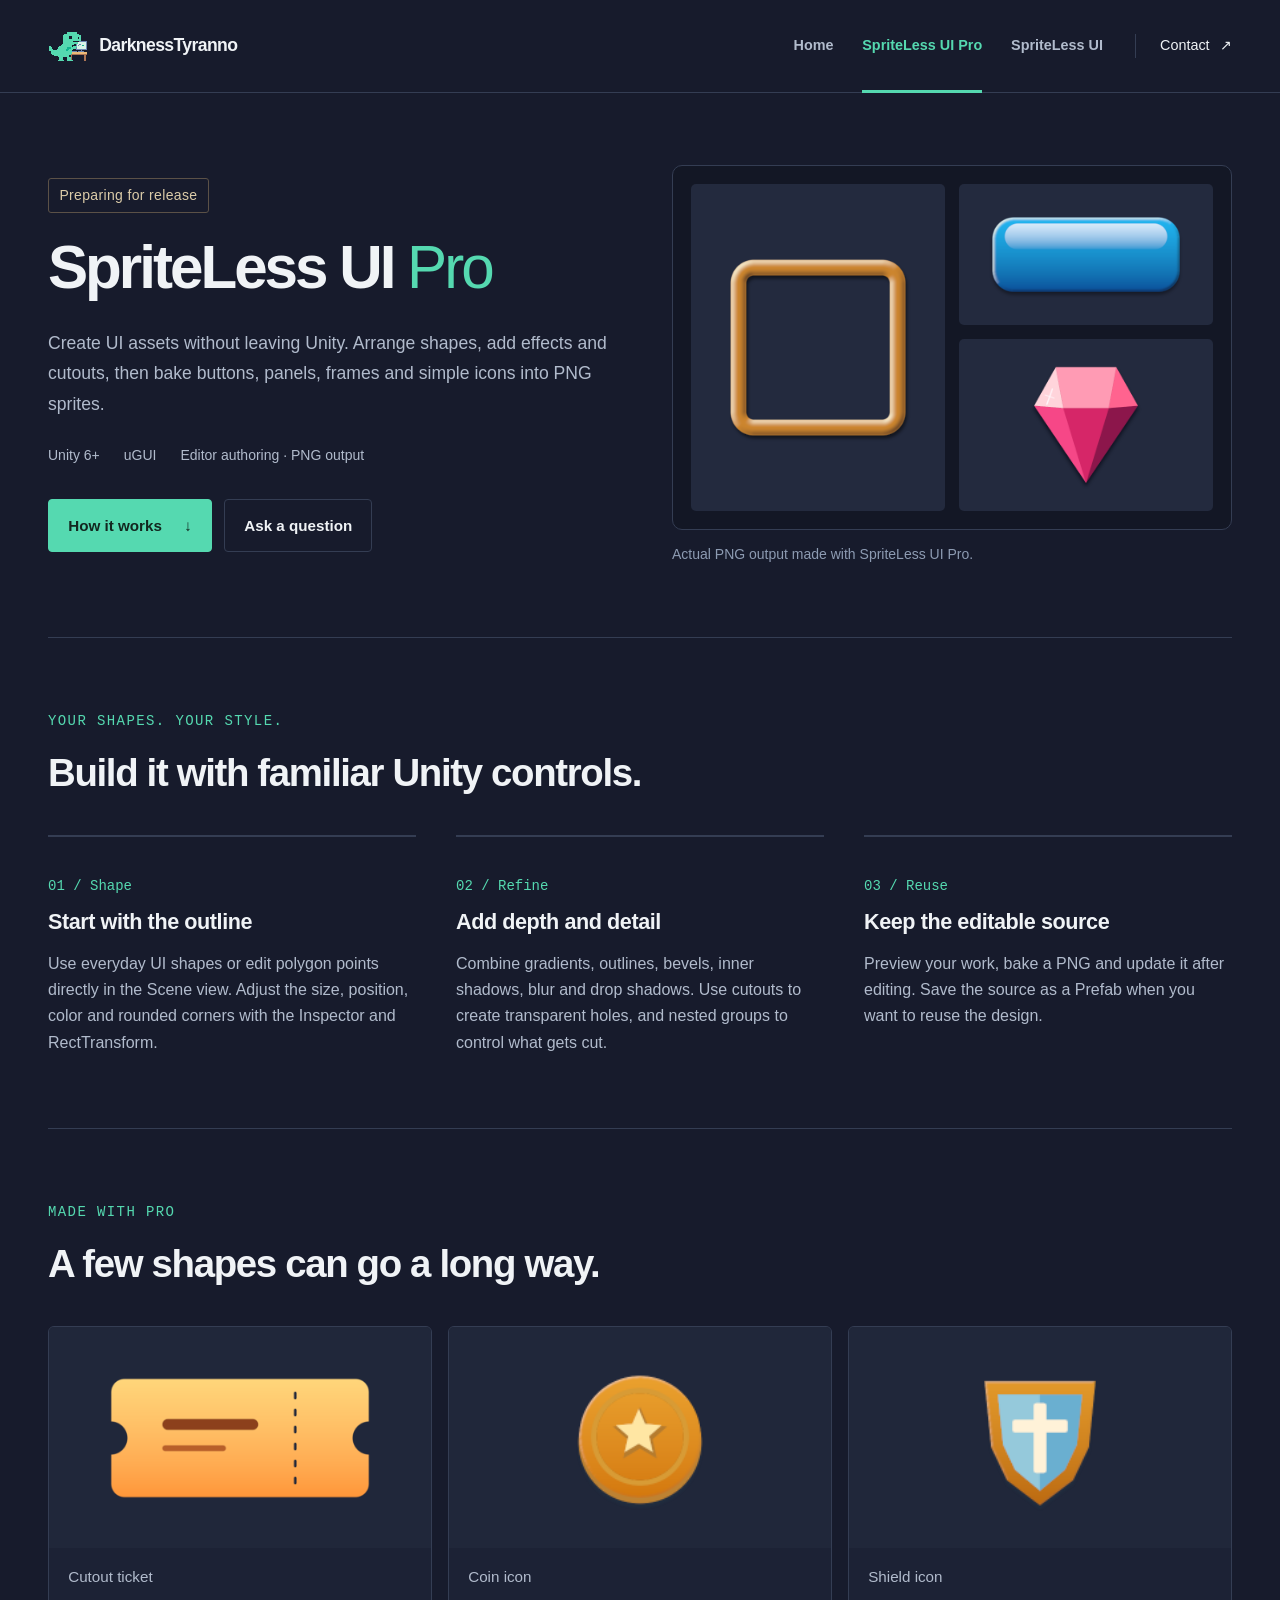
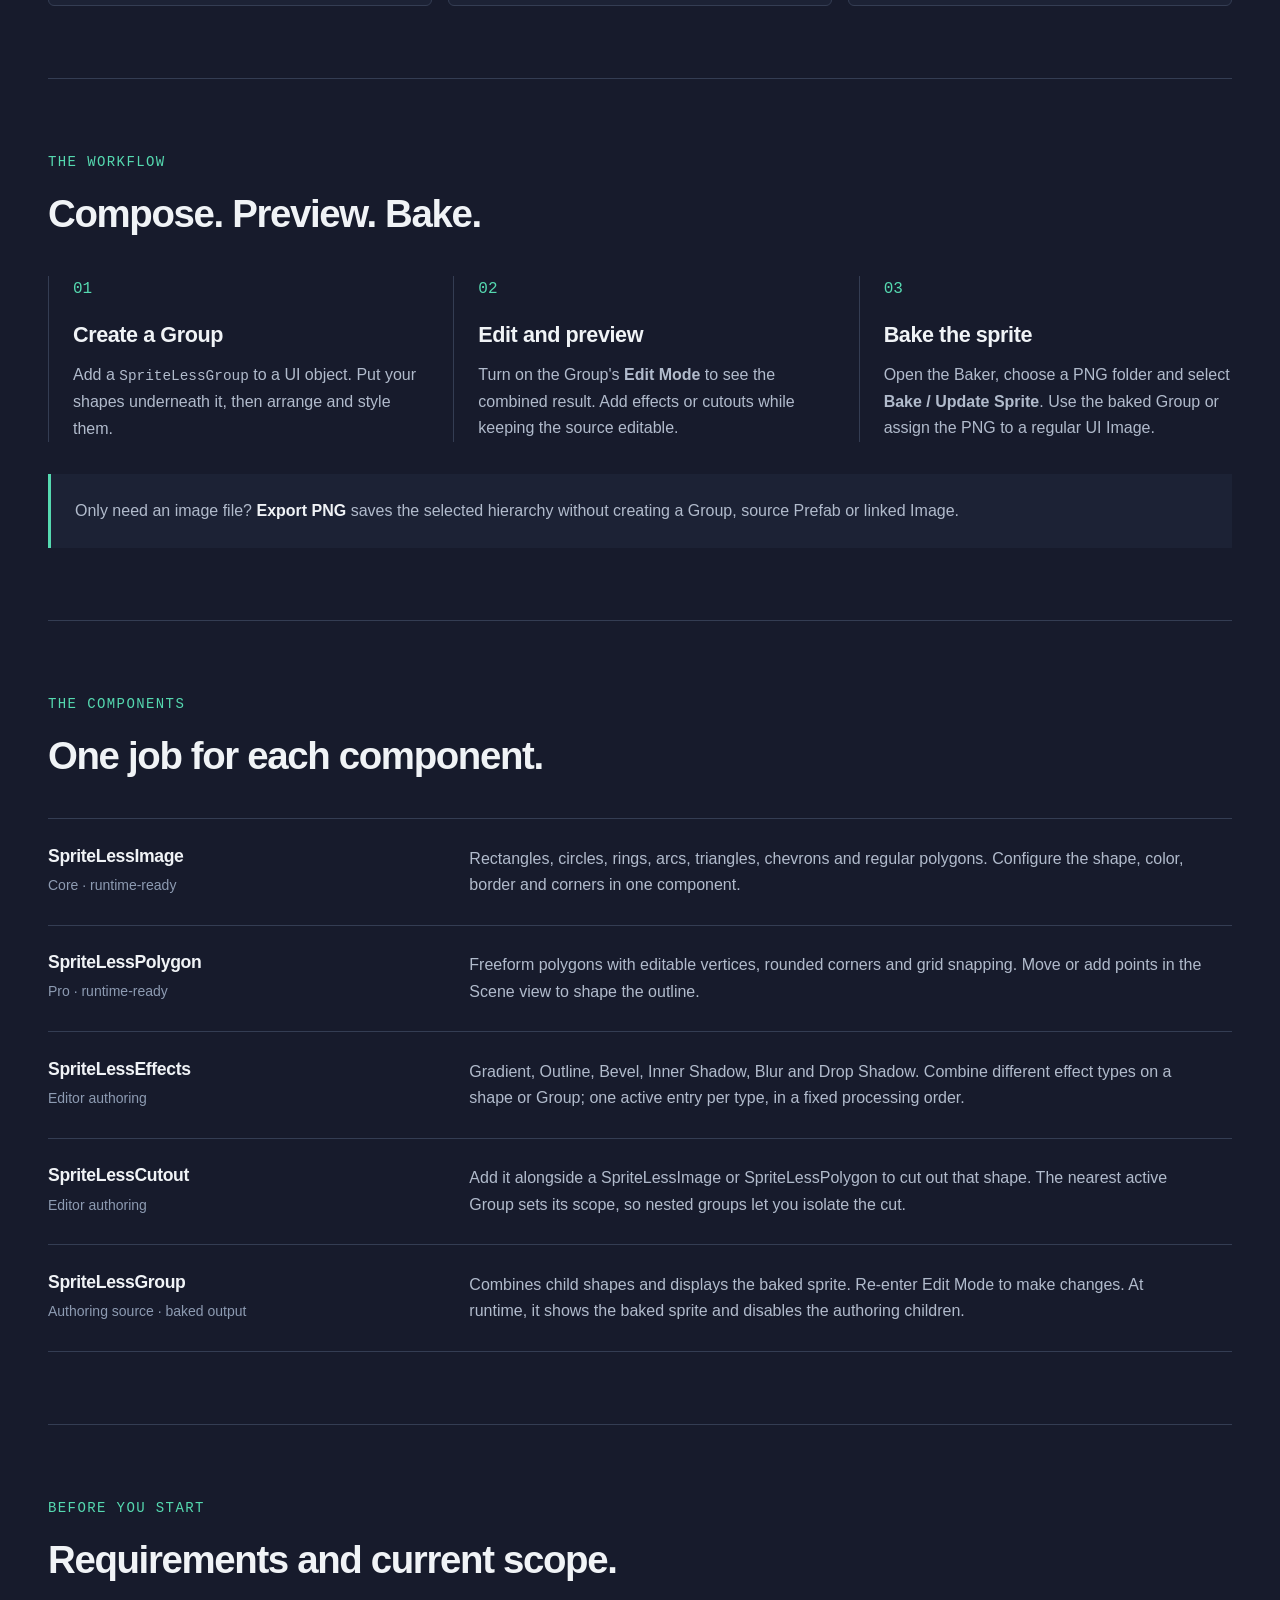
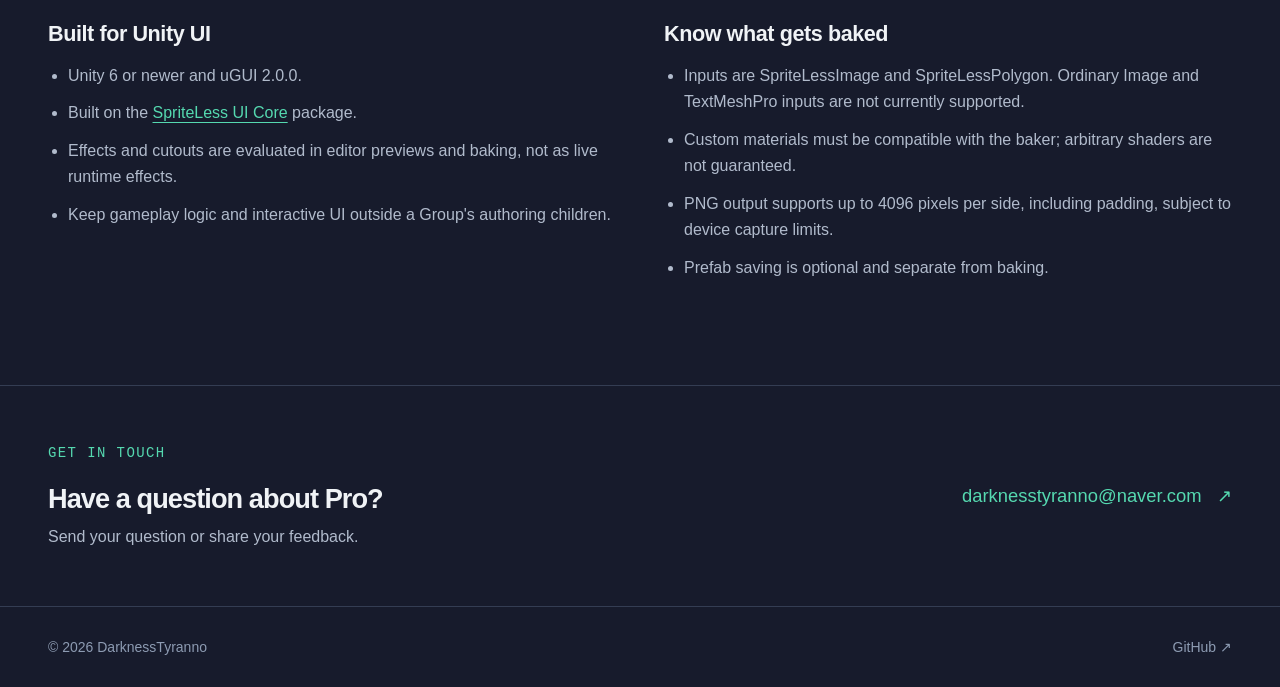
==== spriteless-ui-pro/index.html @ c5935860 "feat: launch DarknessTyranno publisher website" ====
<!doctype html>
<html lang="en">
<head>
  <meta charset="utf-8">
  <meta name="viewport" content="width=device-width, initial-scale=1">
  <meta name="description" content="Create UI assets and icons inside Unity. SpriteLess UI Pro combines editable shapes, effects and cutouts, then bakes them into reusable PNG sprites.">
  <meta name="theme-color" content="#171b2c">
  <title>SpriteLess UI Pro — DarknessTyranno</title>
  <link rel="canonical" href="https://darknesstyranno.github.io/spriteless-ui-pro/">
  <link rel="icon" type="image/png" href="../assets/dinosaur.png">
  <link rel="stylesheet" href="../styles.css">
</head>
<body>
  <a class="skip-link" href="#main">Skip to content</a>
  <header class="site-header"><div class="shell header-inner">
    <a class="brand" href="../" aria-label="DarknessTyranno home"><img src="../assets/dinosaur.png" width="40" height="40" alt=""><span>DarknessTyranno</span></a>
    <nav class="main-nav" aria-label="Main navigation"><a href="../">Home</a><a href="./" aria-current="page">SpriteLess UI Pro</a><a href="../spriteless-ui/">SpriteLess UI</a></nav>
    <a class="header-contact" href="mailto:darknesstyranno@naver.com">Contact <span aria-hidden="true">↗</span></a>
  </div></header>
  <main id="main">
    <section class="shell asset-hero" aria-labelledby="pro-heading">
      <div>
        <span class="tag">Preparing for release</span>
        <h1 id="pro-heading">SpriteLess UI <span class="pro-label">Pro</span></h1>
        <p class="lead">Create UI assets without leaving Unity. Arrange shapes, add effects and cutouts, then bake buttons, panels, frames and simple icons into PNG sprites.</p>
        <div class="asset-meta"><span>Unity 6+</span><span>uGUI</span><span>Editor authoring · PNG output</span></div>
        <div class="button-row"><a class="button" href="#workflow">How it works <span aria-hidden="true">↓</span></a><a class="button button-secondary" href="mailto:darknesstyranno@naver.com?subject=SpriteLess%20UI%20Pro">Ask a question</a></div>
      </div>
      <figure>
        <div class="showcase-board">
          <div class="showcase-tile tall"><img src="../assets/metal-frame.png" alt="A metallic frame built from shapes, with beveled edges and a transparent center."></div>
          <div class="showcase-tile"><img src="../assets/glossy-button.png" alt="A blue rounded button with a glossy highlight."></div>
          <div class="showcase-tile"><img src="../assets/faceted-ruby.png" alt="A faceted red gemstone composed from polygons."></div>
        </div>
        <figcaption class="figure-caption">Actual PNG output made with SpriteLess UI Pro.</figcaption>
      </figure>
    </section>

    <section class="shell section" aria-labelledby="create-heading">
      <div class="section-heading"><p class="eyebrow">Your shapes. Your style.</p><h2 id="create-heading">Build it with familiar Unity controls.</h2></div>
      <div class="feature-grid">
        <article class="feature"><p class="feature-label">01 / Shape</p><h3>Start with the outline</h3><p>Use everyday UI shapes or edit polygon points directly in the Scene view. Adjust the size, position, color and rounded corners with the Inspector and RectTransform.</p></article>
        <article class="feature"><p class="feature-label">02 / Refine</p><h3>Add depth and detail</h3><p>Combine gradients, outlines, bevels, inner shadows, blur and drop shadows. Use cutouts to create transparent holes, and nested groups to control what gets cut.</p></article>
        <article class="feature"><p class="feature-label">03 / Reuse</p><h3>Keep the editable source</h3><p>Preview your work, bake a PNG and update it after editing. Save the source as a Prefab when you want to reuse the design.</p></article>
      </div>
    </section>

    <section class="shell section" aria-labelledby="examples-heading">
      <div class="section-heading"><p class="eyebrow">Made with Pro</p><h2 id="examples-heading">A few shapes can go a long way.</h2></div>
      <div class="gallery">
        <figure><div class="gallery-image"><img src="../assets/cutout-ticket.png" loading="lazy" alt="A ticket-shaped UI sprite with transparent cutout details."></div><figcaption>Cutout ticket</figcaption></figure>
        <figure><div class="gallery-image"><img src="../assets/coin.png" loading="lazy" alt="A gold coin icon with a raised center."></div><figcaption>Coin icon</figcaption></figure>
        <figure><div class="gallery-image"><img src="../assets/shield.png" loading="lazy" alt="A layered shield icon made from editable shapes."></div><figcaption>Shield icon</figcaption></figure>
      </div>
    </section>

    <section class="shell section" id="workflow" aria-labelledby="workflow-heading">
      <div class="section-heading"><p class="eyebrow">The workflow</p><h2 id="workflow-heading">Compose. Preview. Bake.</h2></div>
      <ol class="steps">
        <li><h3>Create a Group</h3><p>Add a <code>SpriteLessGroup</code> to a UI object. Put your shapes underneath it, then arrange and style them.</p></li>
        <li><h3>Edit and preview</h3><p>Turn on the Group's <strong>Edit Mode</strong> to see the combined result. Add effects or cutouts while keeping the source editable.</p></li>
        <li><h3>Bake the sprite</h3><p>Open the Baker, choose a PNG folder and select <strong>Bake / Update Sprite</strong>. Use the baked Group or assign the PNG to a regular UI Image.</p></li>
      </ol>
      <aside class="note"><p>Only need an image file? <strong>Export PNG</strong> saves the selected hierarchy without creating a Group, source Prefab or linked Image.</p></aside>
    </section>

    <section class="shell section" aria-labelledby="components-heading">
      <div class="section-heading"><p class="eyebrow">The components</p><h2 id="components-heading">One job for each component.</h2></div>
      <div class="component-list">
        <article class="component"><div><h3>SpriteLessImage</h3><span class="component-kind">Core · runtime-ready</span></div><p>Rectangles, circles, rings, arcs, triangles, chevrons and regular polygons. Configure the shape, color, border and corners in one component.</p></article>
        <article class="component"><div><h3>SpriteLessPolygon</h3><span class="component-kind">Pro · runtime-ready</span></div><p>Freeform polygons with editable vertices, rounded corners and grid snapping. Move or add points in the Scene view to shape the outline.</p></article>
        <article class="component"><div><h3>SpriteLessEffects</h3><span class="component-kind">Editor authoring</span></div><p>Gradient, Outline, Bevel, Inner Shadow, Blur and Drop Shadow. Combine different effect types on a shape or Group; one active entry per type, in a fixed processing order.</p></article>
        <article class="component"><div><h3>SpriteLessCutout</h3><span class="component-kind">Editor authoring</span></div><p>Add it alongside a SpriteLessImage or SpriteLessPolygon to cut out that shape. The nearest active Group sets its scope, so nested groups let you isolate the cut.</p></article>
        <article class="component"><div><h3>SpriteLessGroup</h3><span class="component-kind">Authoring source · baked output</span></div><p>Combines child shapes and displays the baked sprite. Re-enter Edit Mode to make changes. At runtime, it shows the baked sprite and disables the authoring children.</p></article>
      </div>
    </section>

    <section class="shell section" aria-labelledby="requirements-heading">
      <div class="section-heading"><p class="eyebrow">Before you start</p><h2 id="requirements-heading">Requirements and current scope.</h2></div>
      <div class="requirements">
        <div><h3>Built for Unity UI</h3><ul><li>Unity 6 or newer and uGUI 2.0.0.</li><li>Built on the <a href="../spriteless-ui/">SpriteLess UI Core</a> package.</li><li>Effects and cutouts are evaluated in editor previews and baking, not as live runtime effects.</li><li>Keep gameplay logic and interactive UI outside a Group's authoring children.</li></ul></div>
        <div><h3>Know what gets baked</h3><ul><li>Inputs are SpriteLessImage and SpriteLessPolygon. Ordinary Image and TextMeshPro inputs are not currently supported.</li><li>Custom materials must be compatible with the baker; arbitrary shaders are not guaranteed.</li><li>PNG output supports up to 4096 pixels per side, including padding, subject to device capture limits.</li><li>Prefab saving is optional and separate from baking.</li></ul></div>
      </div>
    </section>
    <section class="contact-section" aria-labelledby="contact-heading"><div class="shell contact-inner"><div><p class="eyebrow">Get in touch</p><h2 id="contact-heading">Have a question about Pro?</h2><p>Send your question or share your feedback.</p></div><a class="contact-email" href="mailto:darknesstyranno@naver.com?subject=SpriteLess%20UI%20Pro">darknesstyranno@naver.com <span aria-hidden="true">↗</span></a></div></section>
  </main>
  <footer class="shell site-footer"><p>© 2026 DarknessTyranno</p><a href="https://github.com/DarknessTyranno">GitHub <span aria-hidden="true">↗</span></a></footer>
</body>
</html>
---- styles.css ----
:root {
  color-scheme: dark;
  --bg: #171b2c;
  --panel: #1c2235;
  --panel-hover: #222a3f;
  --ink: #f0f3f6;
  --muted: #b1bbcc;
  --subtle: #8d9bb2;
  --line: #343d53;
  --mint: #55d9b0;
  --gold: #dccca9;
  font-family: -apple-system, BlinkMacSystemFont, "Segoe UI", sans-serif;
  font-size: 16px;
  background: var(--bg);
  color: var(--ink);
}
* { box-sizing: border-box; }
html { scroll-behavior: smooth; scroll-padding-top: 1.5rem; }
body { margin: 0; line-height: 1.65; overflow-wrap: anywhere; }
a { color: inherit; text-decoration: none; }
a:focus-visible, summary:focus-visible { outline: 3px solid var(--mint); outline-offset: 6px; }
img { display: block; max-width: 100%; height: auto; }
h1, h2, h3, p, figure { margin: 0; }
h1, h2, h3 { line-height: 1.15; }
h1 { font-size: clamp(2.7rem, 4.7vw, 4.25rem); font-weight: 720; letter-spacing: -.05em; }
h2 { font-size: clamp(1.8rem, 3vw, 2.5rem); letter-spacing: -.035em; font-weight: 650; }
h3 { font-size: 1.35rem; letter-spacing: -.02em; font-weight: 650; }
p { color: var(--muted); }
::selection { background: var(--mint); color: var(--bg); }
.shell { width: min(1184px, calc(100% - 6rem)); margin-inline: auto; }
.shell > *, .home-hero > *, .asset-hero > *, .tool-grid > *, .component > * { min-width: 0; }
.skip-link { position: absolute; z-index: 10; top: .5rem; left: 1rem; padding: .75rem 1rem; background: var(--mint); color: var(--bg); transform: translateY(-200%); }
.skip-link:focus { transform: translateY(0); }
.site-header { border-bottom: 1px solid var(--line); }
.header-inner { display: flex; flex-wrap: wrap; min-height: 92px; align-items: center; gap: 2rem; }
.brand { display: flex; align-items: center; gap: .7rem; max-width: 100%; font-size: 1.1rem; font-weight: 700; letter-spacing: -.035em; }
.brand img { image-rendering: pixelated; flex: 0 0 40px; }
.main-nav { display: flex; flex-wrap: wrap; align-self: stretch; margin-left: auto; gap: 0 1.8rem; }
.main-nav a { display: flex; align-items: center; min-height: 48px; position: relative; color: var(--muted); font-size: .9rem; font-weight: 550; }
.main-nav a:hover, .header-contact:hover, .site-footer a:hover { color: var(--mint); }
.main-nav a[aria-current="page"] { color: var(--mint); }
.main-nav a[aria-current="page"]::after { content: ""; position: absolute; height: 3px; inset: auto 0 -1px; background: var(--mint); }
.header-contact { font-size: .9rem; white-space: nowrap; padding-left: 1.5rem; border-left: 1px solid var(--line); }
.header-contact span { margin-left: .4rem; }
.eyebrow { color: var(--mint); font-family: ui-monospace, "Cascadia Code", monospace; font-size: .875rem; letter-spacing: .1em; text-transform: uppercase; margin-bottom: 1.1rem; }
.accent { color: var(--mint); }
.lead { font-size: 1.17rem; line-height: 1.75; max-width: 35rem; margin-top: 1.6rem; }
.home-hero { display: grid; grid-template-columns: 1fr 1.13fr; align-items: center; gap: 2.75rem; padding-block: 6.25rem 6.75rem; }
.hero-copy .button { margin-top: 2.25rem; }
.brand-art img { width: 100%; image-rendering: pixelated; }
.button { display: inline-flex; justify-content: center; align-items: center; gap: 1.4rem; min-height: 48px; padding: .8rem 1.2rem; background: var(--mint); color: #12271f; border: 1px solid var(--mint); border-radius: 4px; font-size: .95rem; font-weight: 650; transition: background .15s, transform .15s; }
.button:hover { background: #7de9c7; transform: translateY(-2px); }
.button-secondary { background: transparent; border-color: var(--line); color: var(--ink); }
.button-secondary:hover { background: var(--panel-hover); }
.button-row { display: flex; flex-wrap: wrap; gap: .75rem; margin-top: 2rem; }
.section { padding-block: 4.5rem; border-top: 1px solid var(--line); }
.section-heading { margin-bottom: 2.5rem; }
.section-heading p:not(.eyebrow) { margin-top: 1rem; max-width: 44rem; }
.tools-section { padding-top: 3.5rem; }
.tool-grid { display: grid; grid-template-columns: repeat(2, 1fr); gap: 1.5rem; }
.tool-card { display: flex; flex-direction: column; padding: 2rem; border: 1px solid var(--line); border-radius: 8px; background: var(--panel); transition: background .2s, border-color .2s; }
.tool-card:hover { background: var(--panel-hover); border-color: var(--mint); }
.tool-card-top { display: flex; justify-content: space-between; flex-wrap: wrap; align-items: center; gap: .5rem; margin-bottom: 2.5rem; }
.tool-number { font-family: ui-monospace, monospace; color: var(--subtle); font-size: .875rem; }
.tag { display: inline-flex; width: fit-content; max-width: 100%; font-size: .875rem; line-height: 1.4; letter-spacing: .025em; padding: .4rem .65rem; color: var(--gold); border: 1px solid #5b5147; border-radius: 3px; }
.tag-mint { color: var(--mint); border-color: #39665d; }
.tool-card h3 { font-size: 1.8rem; }
.tool-card p { margin-top: 1rem; margin-bottom: 2rem; }
.text-link { display: inline-flex; gap: .6rem; align-items: center; color: var(--mint); font-size: .95rem; font-weight: 600; margin-top: auto; }
a.text-link:hover { text-decoration: underline; text-underline-offset: 5px; }
.contact-section { border-top: 1px solid var(--line); border-bottom: 1px solid var(--line); margin-top: 2rem; }
.contact-inner { display: flex; justify-content: space-between; align-items: center; gap: 2rem; padding-block: 3.5rem; }
.contact-inner h2 { font-size: 1.7rem; }
.contact-inner p:not(.eyebrow) { margin-top: .6rem; }
.contact-email { color: var(--mint); font-size: 1.15rem; text-underline-offset: 6px; overflow-wrap: anywhere; }
.contact-email:hover { text-decoration: underline; }
.contact-email span { margin-left: .65rem; }
.site-footer { display: flex; justify-content: space-between; gap: 1rem; padding-block: 1.8rem; font-size: .875rem; }
.site-footer p, .site-footer a { color: var(--subtle); }
.asset-hero { display: grid; grid-template-columns: 1fr 1fr; align-items: center; gap: 4rem; padding-block: 4.5rem; }
.asset-hero h1 { margin-top: 1.25rem; }
.asset-hero .lead { font-size: 1.1rem; }
.asset-hero h1 .pro-label { font-weight: 500; color: var(--mint); }
.asset-meta { display: flex; flex-wrap: wrap; gap: .75rem 1.5rem; margin-top: 1.5rem; font-size: .875rem; color: var(--muted); }
.showcase-board { display: grid; grid-template-columns: repeat(2, minmax(0, 1fr)); gap: .85rem; background: #131725; border: 1px solid var(--line); padding: 1.1rem; border-radius: 10px; }
.showcase-tile { display: grid; place-items: center; min-height: 128px; padding: .7rem; background: #232a3e; border-radius: 5px; }
.showcase-tile img { width: 100%; max-height: 150px; object-fit: contain; }
.showcase-tile.tall { grid-row: span 2; }
.showcase-tile.tall img { max-height: 290px; }
.figure-caption { margin-top: .9rem; color: var(--subtle); font-size: .875rem; line-height: 1.5; }
.feature-grid { display: grid; grid-template-columns: repeat(3, 1fr); gap: 2.5rem; }
.feature { border-top: 2px solid var(--line); padding-top: 1.4rem; }
.feature .feature-label { font-size: .875rem; color: var(--mint); font-family: ui-monospace, monospace; margin-bottom: .7rem; }
.feature p { margin-top: 1rem; }
.gallery { display: grid; grid-template-columns: repeat(3, 1fr); gap: 1rem; }
.gallery figure { background: var(--panel); border: 1px solid var(--line); border-radius: 6px; overflow: hidden; }
.gallery .gallery-image { display: grid; place-items: center; min-height: 210px; padding: 1.6rem; background: #20273a; }
.gallery img { width: 100%; max-height: 170px; object-fit: contain; }
.gallery figcaption { padding: 1rem 1.2rem; color: var(--muted); font-size: .95rem; }
.steps { display: grid; grid-template-columns: repeat(3, 1fr); gap: 2rem; list-style: none; padding: 0; margin: 0; counter-reset: steps; }
.steps li { counter-increment: steps; border-left: 1px solid var(--line); padding-left: 1.5rem; }
.steps li::before { content: "0" counter(steps); display: block; color: var(--mint); font-family: ui-monospace, monospace; margin-bottom: 1.3rem; }
.steps p { margin-top: .9rem; }
.component-list { border-top: 1px solid var(--line); }
.component { display: grid; grid-template-columns: 1fr 2fr; gap: 2.5rem; padding-block: 1.65rem; border-bottom: 1px solid var(--line); }
.component h3 { font-size: 1.1rem; }
.component .component-kind { display: block; margin-top: .5rem; font-size: .875rem; color: var(--subtle); }
.component p { max-width: 46rem; }
.note { margin-top: 2rem; padding: 1.5rem; border-left: 3px solid var(--mint); background: var(--panel); }
.note strong { color: var(--ink); }
.note p + p { margin-top: .8rem; }
.requirements { display: grid; grid-template-columns: 1fr 1fr; gap: 3rem; }
.requirements ul { color: var(--muted); margin: 1rem 0 0; padding-left: 1.25rem; }
.requirements li + li { margin-top: .7rem; }
.requirements a { color: var(--mint); text-decoration: underline; text-underline-offset: 4px; }
.core-preview { border: 1px solid var(--line); border-radius: 8px; overflow: hidden; }
.core-preview img { width: 100%; }
.code-block { padding: 1.25rem; margin: 1.5rem 0 0; background: #101420; border: 1px solid var(--line); border-radius: 5px; color: #b6efdd; font-size: .9rem; line-height: 1.8; white-space: pre-wrap; overflow-wrap: anywhere; }
code { font-family: ui-monospace, "Cascadia Code", Consolas, monospace; font-size: .9em; }
.install-copy { max-width: 52rem; margin-top: 1.4rem; }
.install-copy p + p { margin-top: 1rem; }
.inline-link { color: var(--mint); text-decoration: underline; text-underline-offset: 4px; }
@media (min-width: 1500px) { .home-hero { padding-block: 7.5rem; } }
@media (max-width: 1050px) {
  .shell { width: min(1184px, calc(100% - 3rem)); }
  .header-inner { gap: 1.3rem; }
  .main-nav { gap: 0 1.3rem; }
  .header-contact { display: none; }
  .home-hero { gap: 1.5rem; padding-block: 4rem; }
  .asset-hero { gap: 2rem; }
  .contact-inner { align-items: flex-start; flex-direction: column; }
}
@media (max-width: 760px) {
  .shell { width: calc(100% - 2.5rem); }
  .header-inner { min-height: auto; flex-wrap: wrap; gap: 0; padding-top: 1rem; }
  .brand { font-size: 1.1rem; }
  .main-nav { flex-basis: 100%; margin: .75rem 0 0; gap: 0 1.6rem; min-height: 52px; }
  .main-nav a { font-size: .875rem; }
  .home-hero, .asset-hero { grid-template-columns: 1fr; padding-block: 3rem; }
  .home-hero { gap: 1.25rem; }
  .home-hero h1 { max-width: 15ch; }
  .lead { font-size: 1.1rem; }
  .brand-art { max-width: 540px; width: 100%; margin-inline: auto; }
  .tool-grid, .feature-grid, .steps, .requirements { grid-template-columns: 1fr; }
  .section { padding-block: 3rem; }
  .section-heading { margin-bottom: 2rem; }
  .tool-card { padding: 1.5rem; }
  .tool-card-top { margin-bottom: 1.7rem; }
  .feature-grid { gap: 1.75rem; }
  .gallery { grid-template-columns: repeat(2, 1fr); }
  .gallery .gallery-image { min-height: 150px; padding: 1rem; }
  .gallery img { max-height: 125px; }
  .component { grid-template-columns: 1fr; gap: 1rem; }
  .contact-inner { padding-block: 2.5rem; }
  .contact-email { font-size: 1rem; }
}
@media (max-width: 370px) {
  .main-nav { gap: 0 1rem; }
  .main-nav a { font-size: .875rem; }
  .gallery { grid-template-columns: 1fr; }
  .button-row { flex-direction: column; align-items: stretch; }
}
@media (prefers-reduced-motion: reduce) {
  html { scroll-behavior: auto; }
  *, *::before, *::after { transition: none !important; animation: none !important; }
}
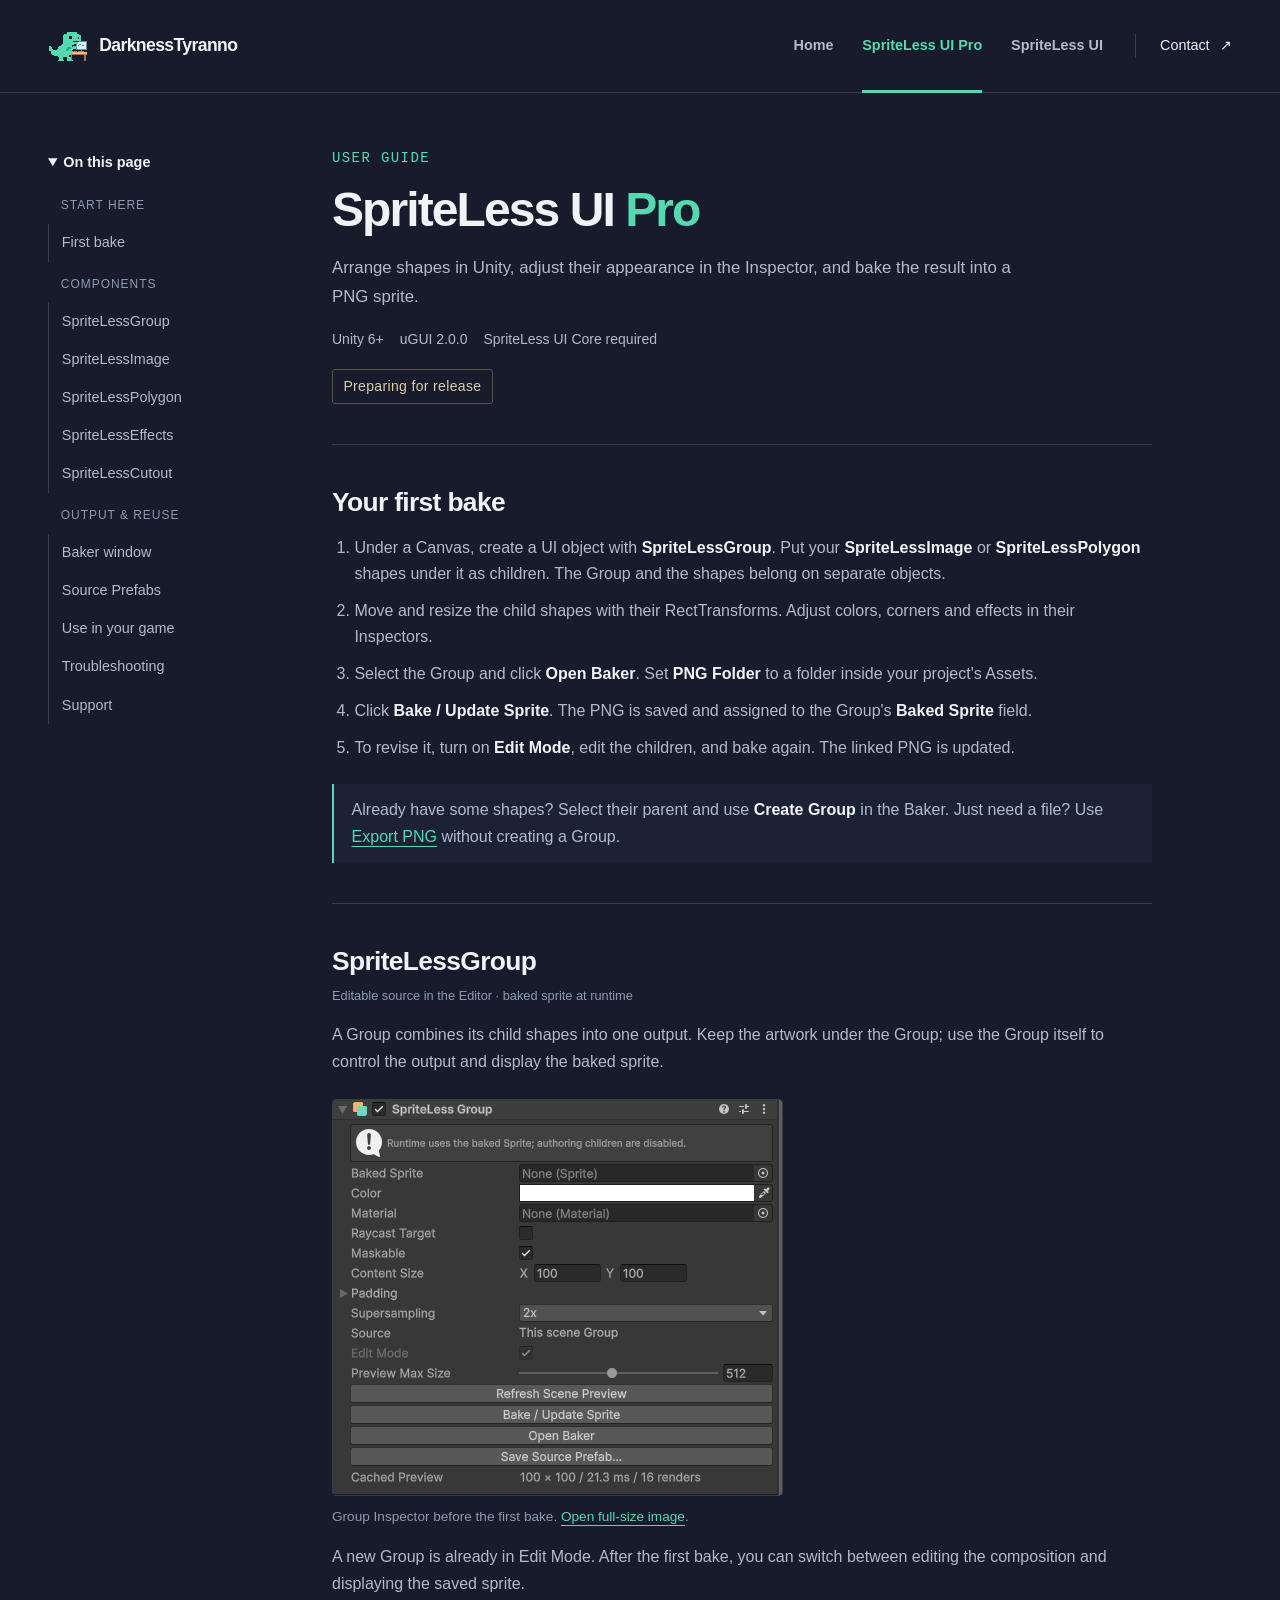
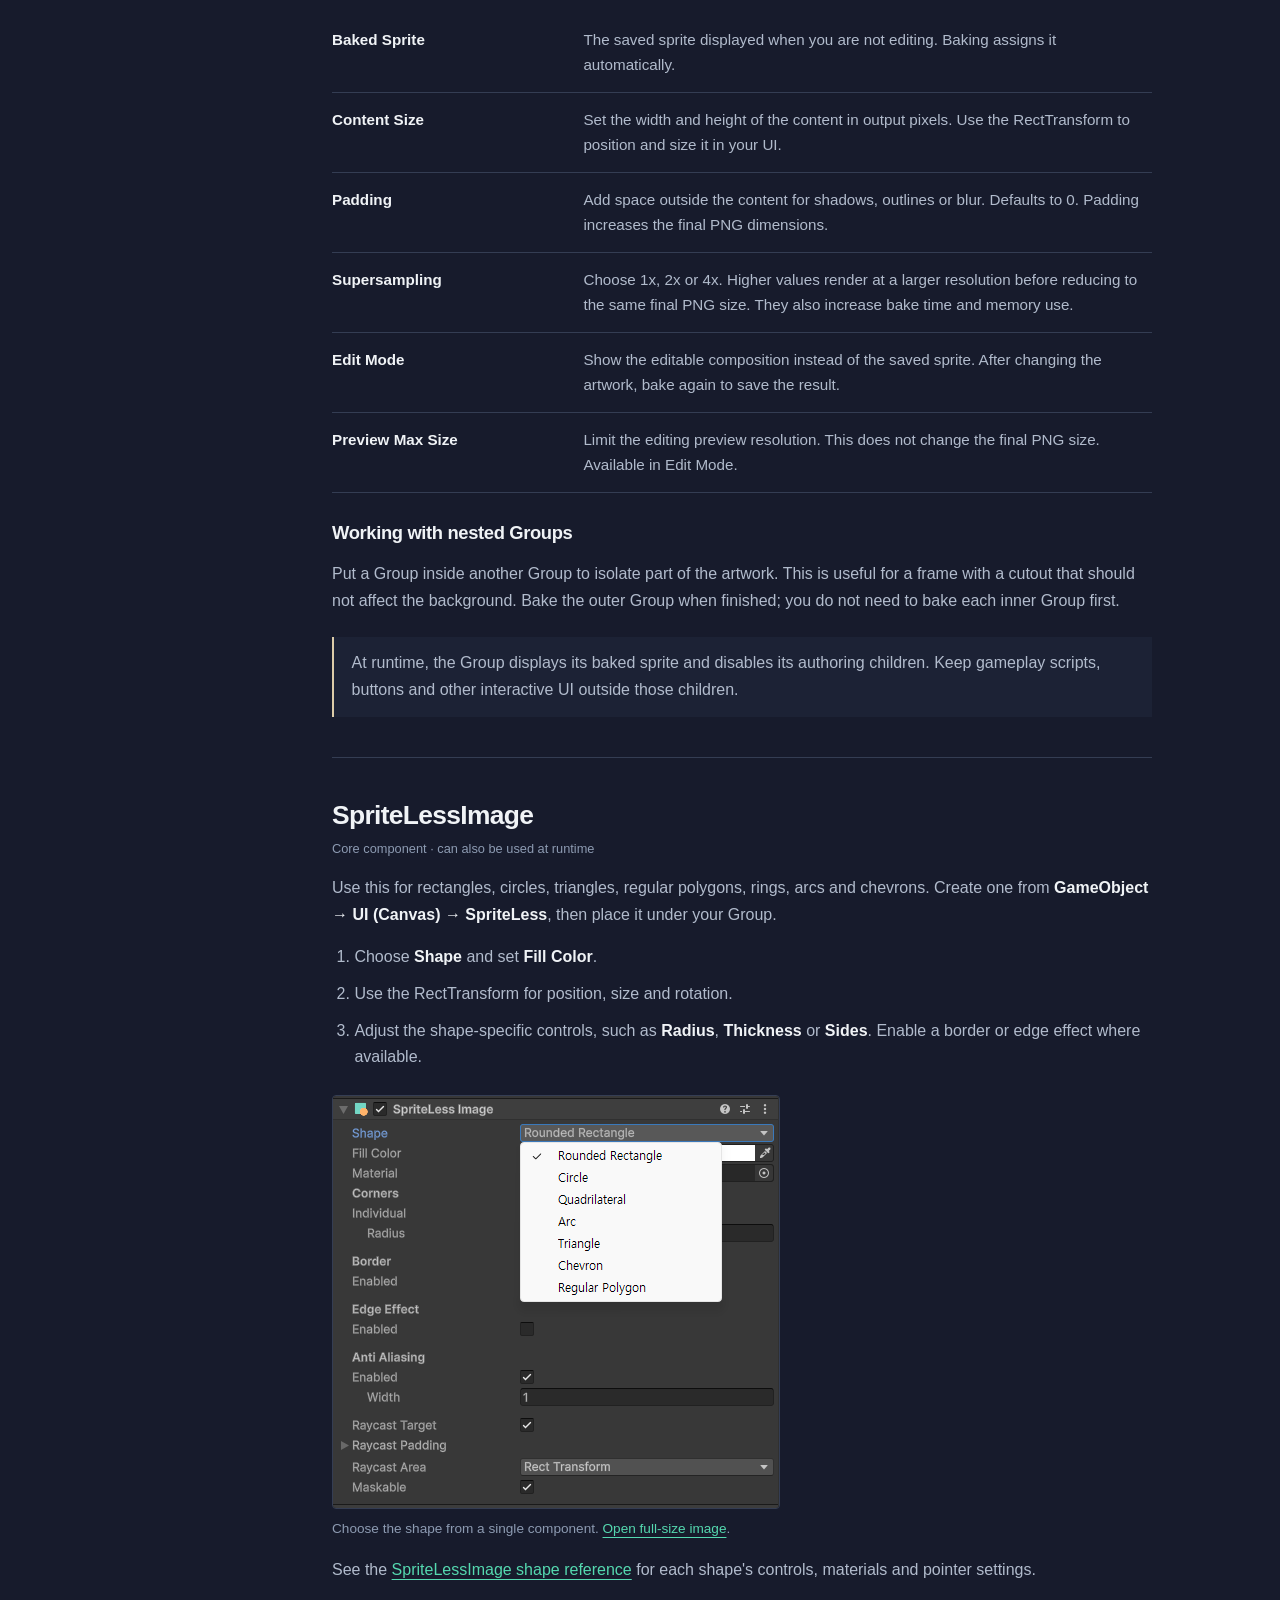
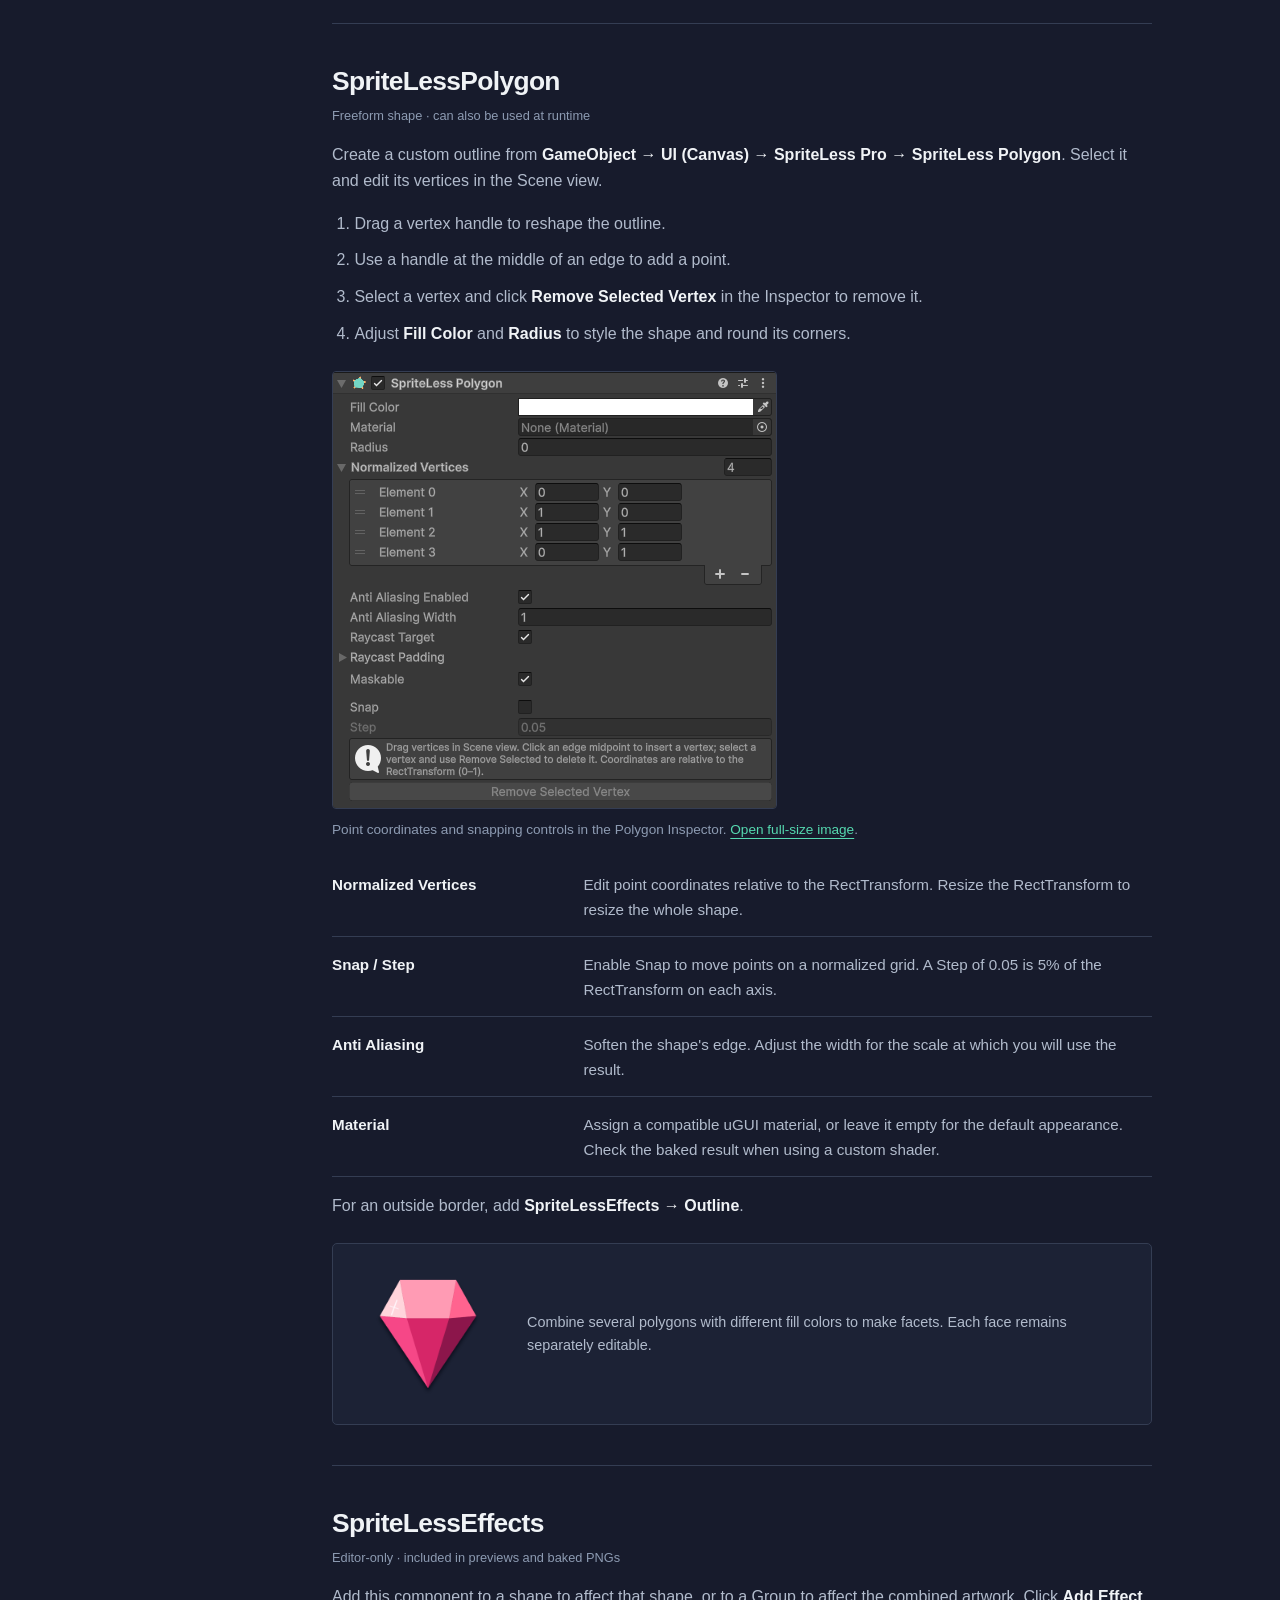
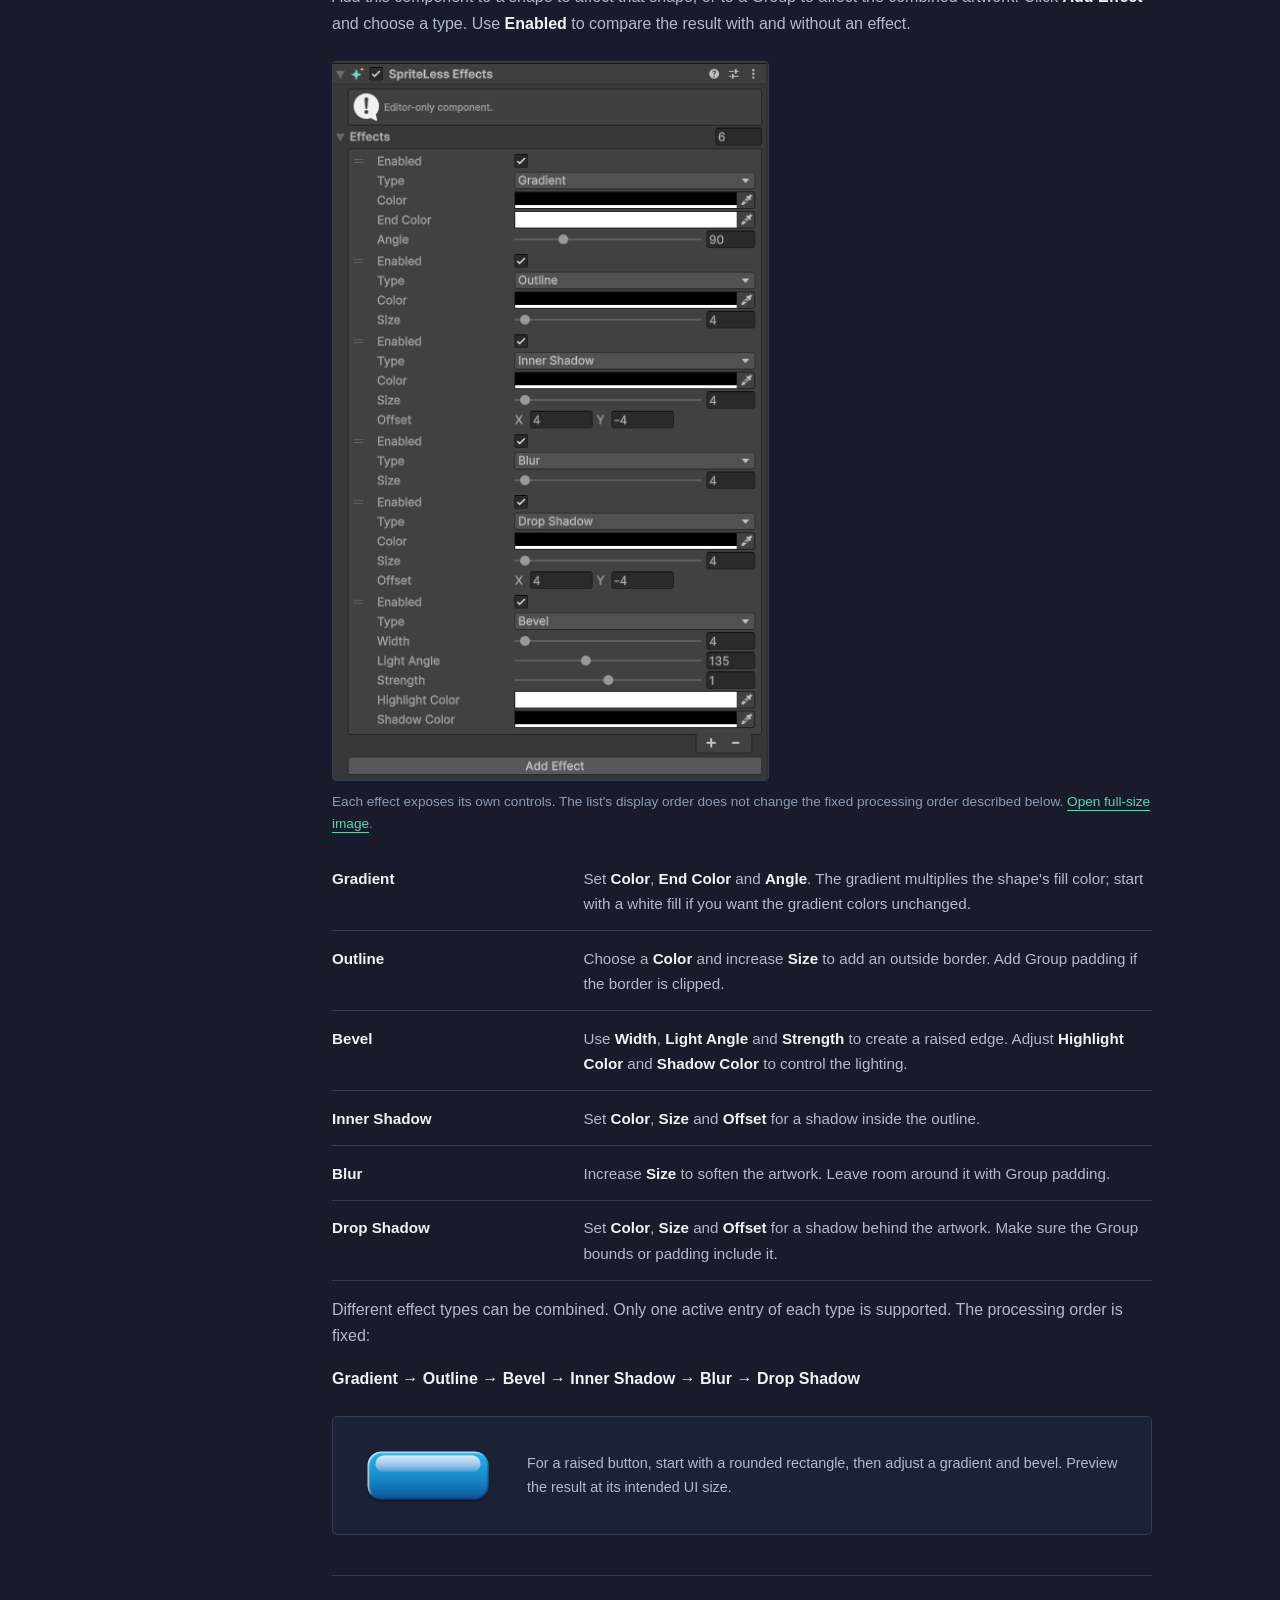
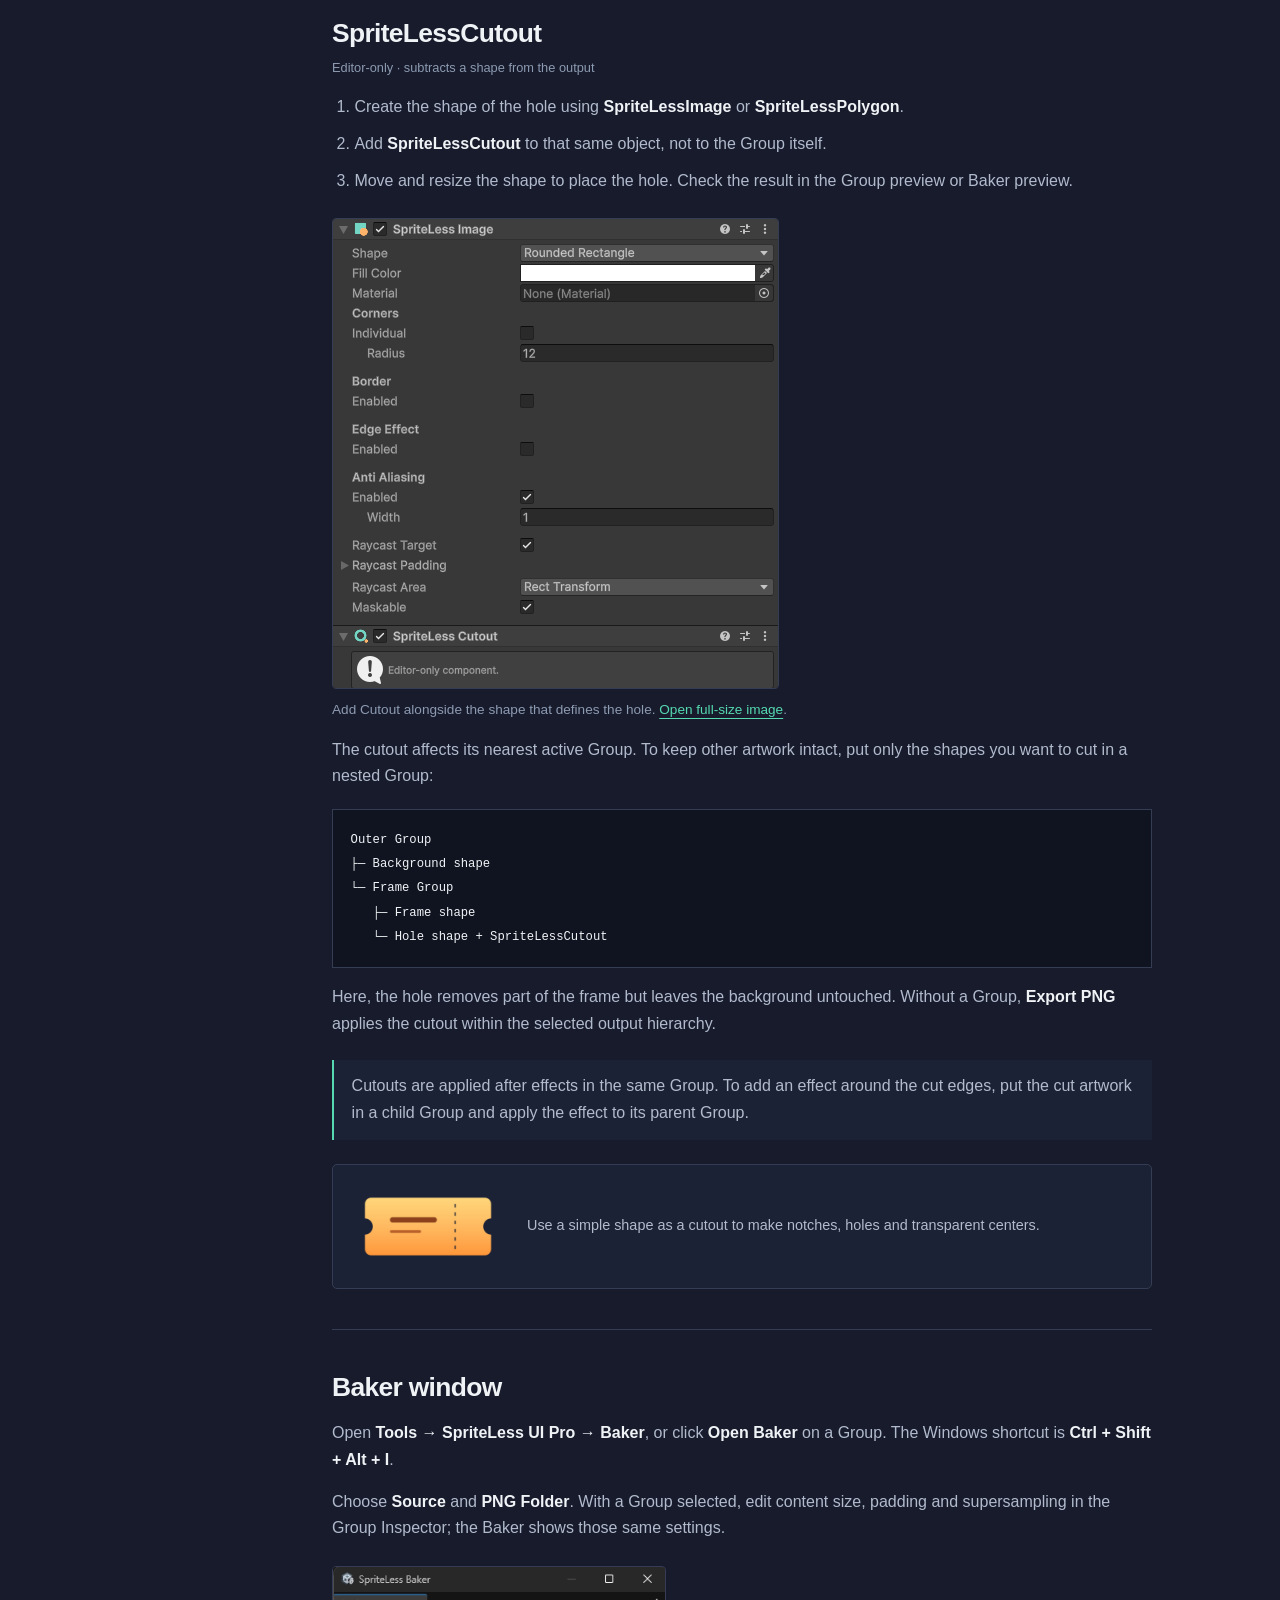
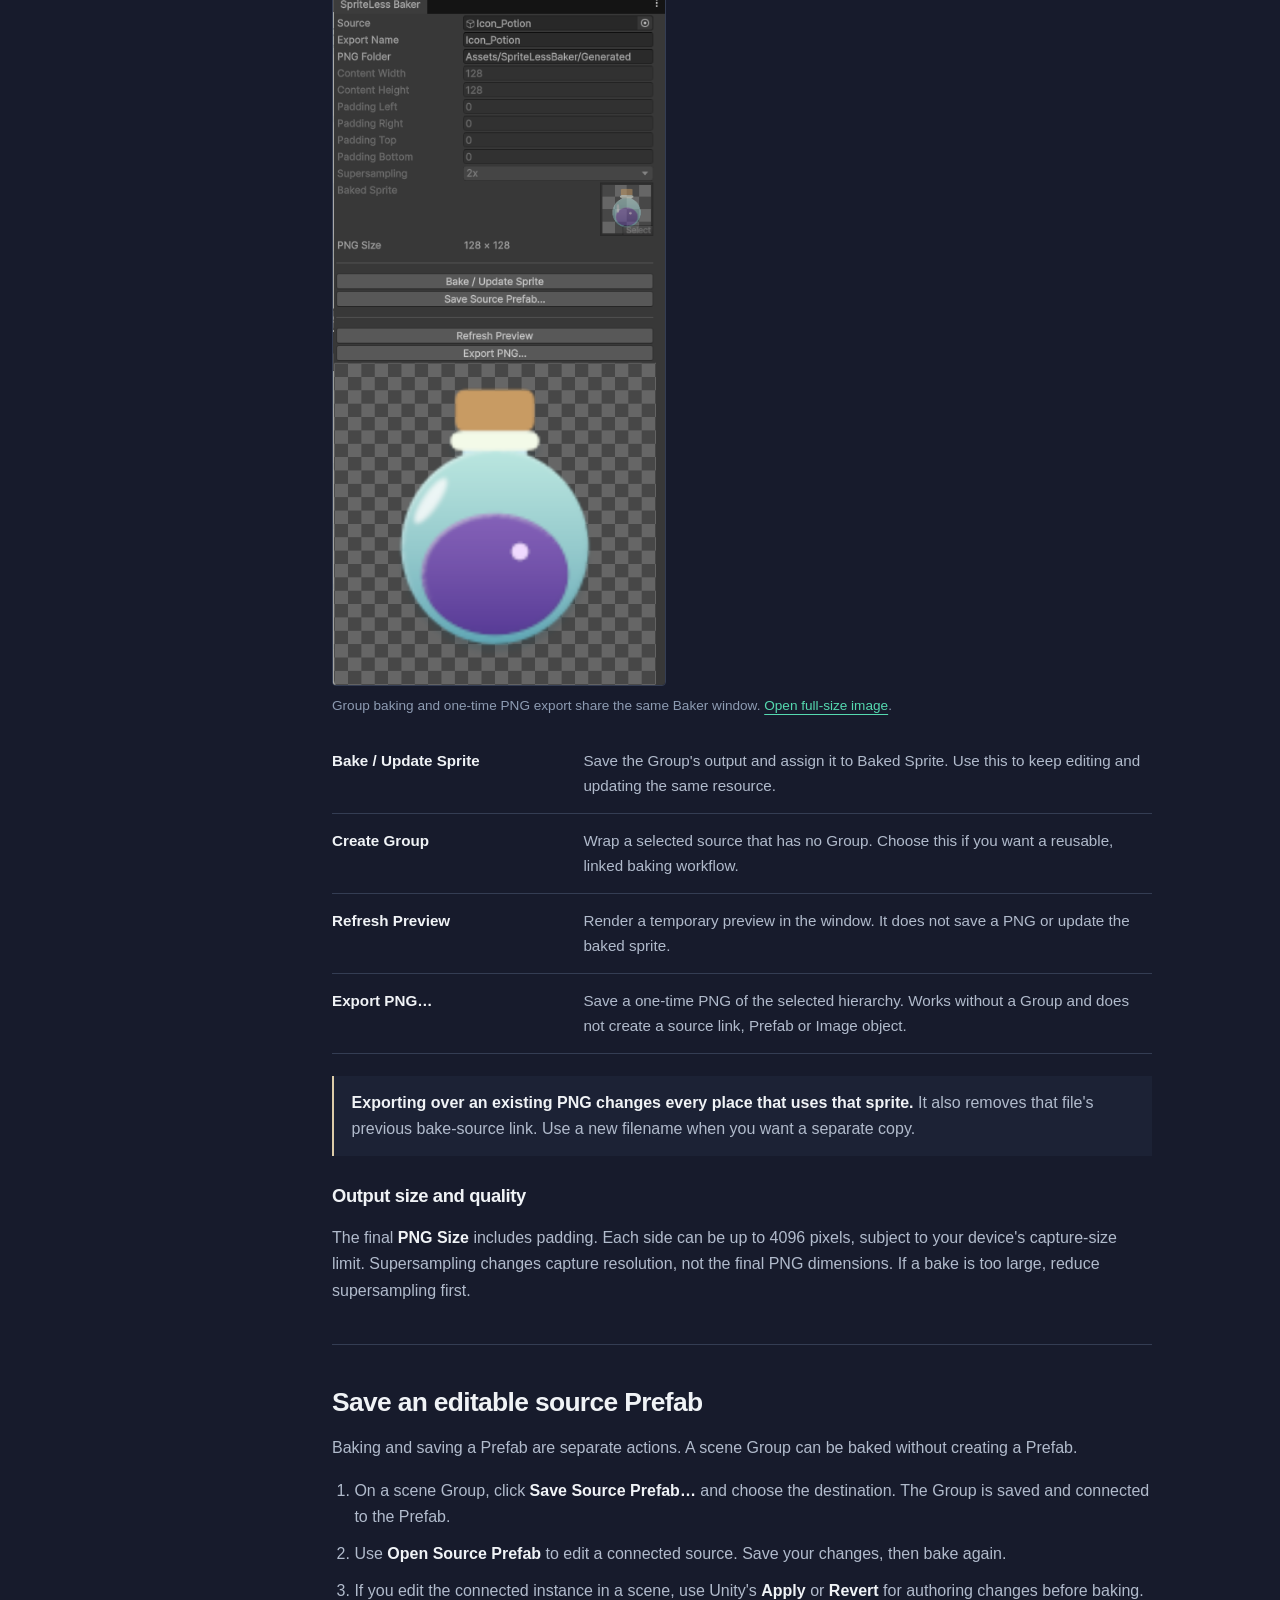
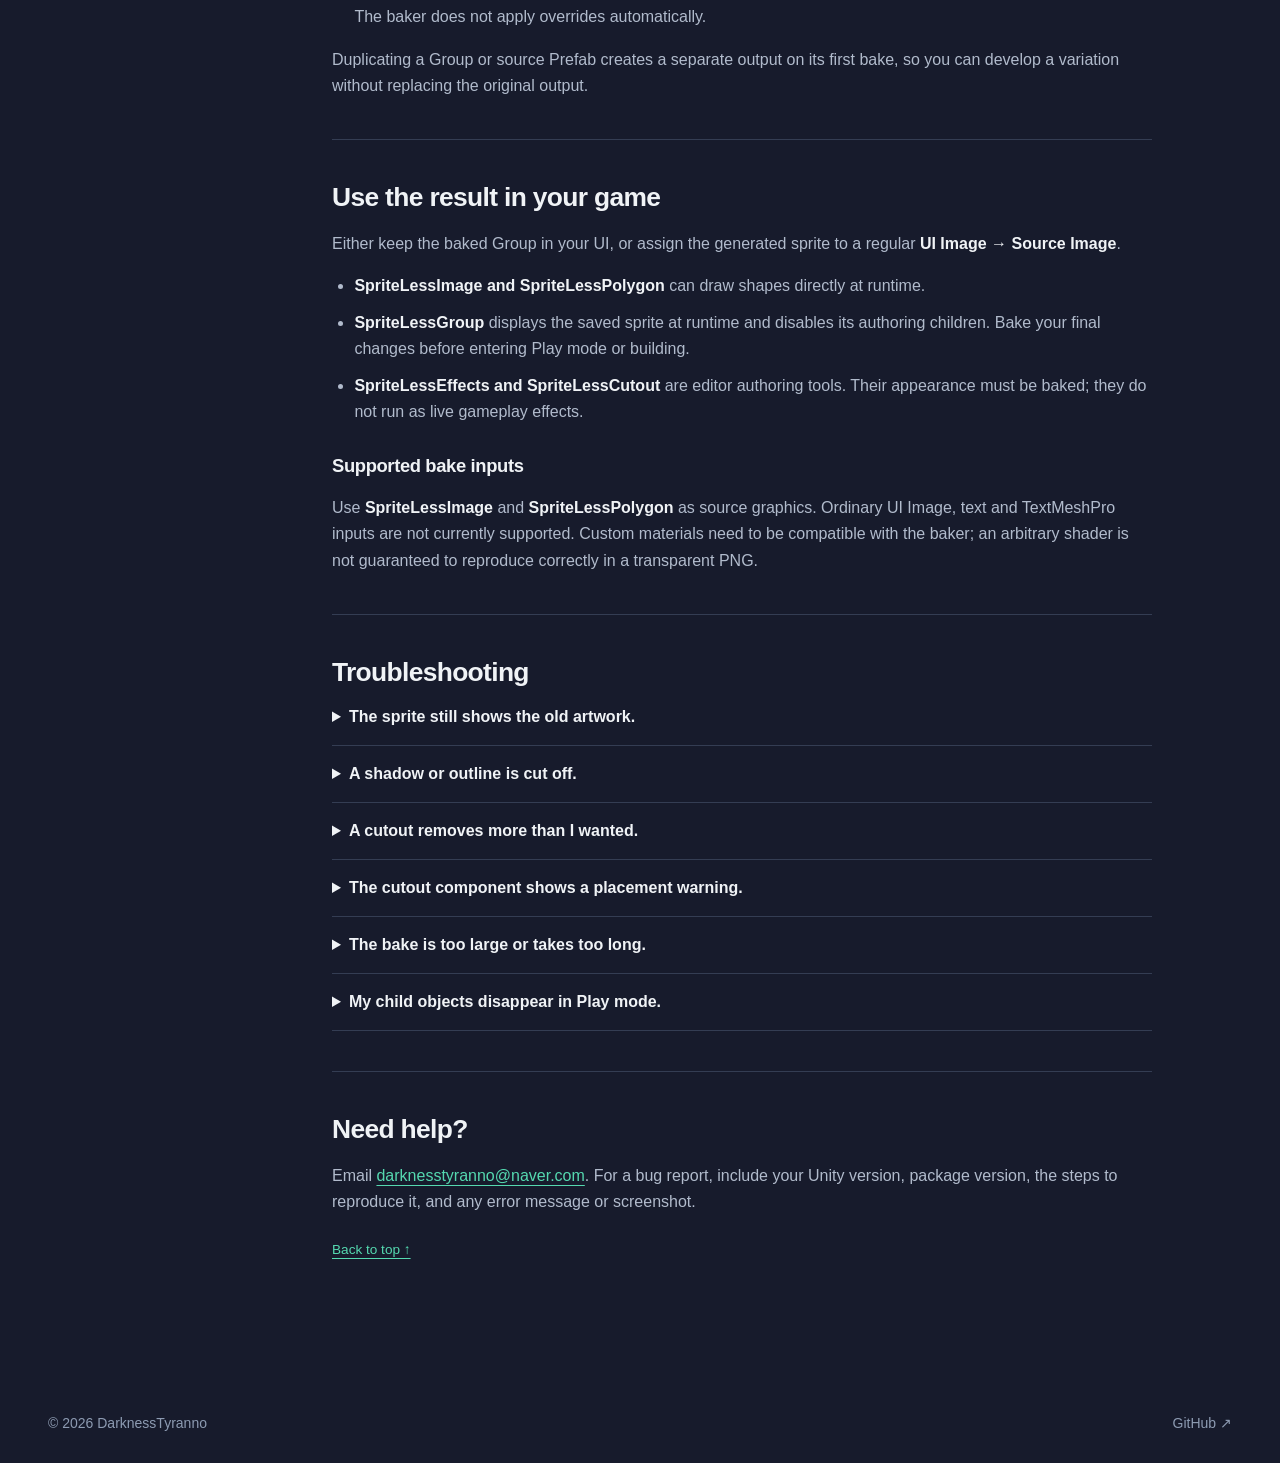
==== commit cb780fd0: "docs: turn asset pages into illustrated user guides" ====
--- a/spriteless-ui-pro/index.html
+++ b/spriteless-ui-pro/index.html
@@ -3,12 +3,13 @@
 <head>
   <meta charset="utf-8">
   <meta name="viewport" content="width=device-width, initial-scale=1">
-  <meta name="description" content="Create UI assets and icons inside Unity. SpriteLess UI Pro combines editable shapes, effects and cutouts, then bakes them into reusable PNG sprites.">
+  <meta name="description" content="SpriteLess UI Pro user guide. Edit shapes, combine effects and cutouts, work with Groups, and bake reusable PNG sprites in Unity.">
   <meta name="theme-color" content="#171b2c">
-  <title>SpriteLess UI Pro — DarknessTyranno</title>
+  <title>SpriteLess UI Pro — User Guide | DarknessTyranno</title>
   <link rel="canonical" href="https://darknesstyranno.github.io/spriteless-ui-pro/">
   <link rel="icon" type="image/png" href="../assets/dinosaur.png">
   <link rel="stylesheet" href="../styles.css">
+  <link rel="stylesheet" href="../docs.css">
 </head>
 <body>
   <a class="skip-link" href="#main">Skip to content</a>
@@ -17,73 +18,185 @@
     <nav class="main-nav" aria-label="Main navigation"><a href="../">Home</a><a href="./" aria-current="page">SpriteLess UI Pro</a><a href="../spriteless-ui/">SpriteLess UI</a></nav>
     <a class="header-contact" href="mailto:darknesstyranno@naver.com">Contact <span aria-hidden="true">↗</span></a>
   </div></header>
-  <main id="main">
-    <section class="shell asset-hero" aria-labelledby="pro-heading">
-      <div>
+  <div class="shell docs-layout">
+    <aside class="docs-sidebar">
+      <details open>
+        <summary>On this page</summary>
+        <nav aria-label="User guide contents">
+          <div class="nav-group"><p class="nav-label">Start here</p><a href="#workflow">First bake</a></div>
+          <div class="nav-group"><p class="nav-label">Components</p><a href="#group">SpriteLessGroup</a><a href="#image">SpriteLessImage</a><a href="#polygon">SpriteLessPolygon</a><a href="#effects">SpriteLessEffects</a><a href="#cutout">SpriteLessCutout</a></div>
+          <div class="nav-group"><p class="nav-label">Output &amp; reuse</p><a href="#baker">Baker window</a><a href="#prefabs">Source Prefabs</a><a href="#runtime">Use in your game</a><a href="#troubleshooting">Troubleshooting</a><a href="#support">Support</a></div>
+        </nav>
+      </details>
+    </aside>
+    <main class="docs-content" id="main">
+      <header class="docs-title">
+        <p class="eyebrow">User guide</p>
+        <h1>SpriteLess UI <span class="accent">Pro</span></h1>
+        <p class="lead">Arrange shapes in Unity, adjust their appearance in the Inspector, and bake the result into a PNG sprite.</p>
+        <div class="asset-meta"><span>Unity 6+</span><span>uGUI 2.0.0</span><span>SpriteLess UI Core required</span></div>
         <span class="tag">Preparing for release</span>
-        <h1 id="pro-heading">SpriteLess UI <span class="pro-label">Pro</span></h1>
-        <p class="lead">Create UI assets without leaving Unity. Arrange shapes, add effects and cutouts, then bake buttons, panels, frames and simple icons into PNG sprites.</p>
-        <div class="asset-meta"><span>Unity 6+</span><span>uGUI</span><span>Editor authoring · PNG output</span></div>
-        <div class="button-row"><a class="button" href="#workflow">How it works <span aria-hidden="true">↓</span></a><a class="button button-secondary" href="mailto:darknesstyranno@naver.com?subject=SpriteLess%20UI%20Pro">Ask a question</a></div>
-      </div>
-      <figure>
-        <div class="showcase-board">
-          <div class="showcase-tile tall"><img src="../assets/metal-frame.png" alt="A metallic frame built from shapes, with beveled edges and a transparent center."></div>
-          <div class="showcase-tile"><img src="../assets/glossy-button.png" alt="A blue rounded button with a glossy highlight."></div>
-          <div class="showcase-tile"><img src="../assets/faceted-ruby.png" alt="A faceted red gemstone composed from polygons."></div>
-        </div>
-        <figcaption class="figure-caption">Actual PNG output made with SpriteLess UI Pro.</figcaption>
-      </figure>
-    </section>
-
-    <section class="shell section" aria-labelledby="create-heading">
-      <div class="section-heading"><p class="eyebrow">Your shapes. Your style.</p><h2 id="create-heading">Build it with familiar Unity controls.</h2></div>
-      <div class="feature-grid">
-        <article class="feature"><p class="feature-label">01 / Shape</p><h3>Start with the outline</h3><p>Use everyday UI shapes or edit polygon points directly in the Scene view. Adjust the size, position, color and rounded corners with the Inspector and RectTransform.</p></article>
-        <article class="feature"><p class="feature-label">02 / Refine</p><h3>Add depth and detail</h3><p>Combine gradients, outlines, bevels, inner shadows, blur and drop shadows. Use cutouts to create transparent holes, and nested groups to control what gets cut.</p></article>
-        <article class="feature"><p class="feature-label">03 / Reuse</p><h3>Keep the editable source</h3><p>Preview your work, bake a PNG and update it after editing. Save the source as a Prefab when you want to reuse the design.</p></article>
-      </div>
-    </section>
-
-    <section class="shell section" aria-labelledby="examples-heading">
-      <div class="section-heading"><p class="eyebrow">Made with Pro</p><h2 id="examples-heading">A few shapes can go a long way.</h2></div>
-      <div class="gallery">
-        <figure><div class="gallery-image"><img src="../assets/cutout-ticket.png" loading="lazy" alt="A ticket-shaped UI sprite with transparent cutout details."></div><figcaption>Cutout ticket</figcaption></figure>
-        <figure><div class="gallery-image"><img src="../assets/coin.png" loading="lazy" alt="A gold coin icon with a raised center."></div><figcaption>Coin icon</figcaption></figure>
-        <figure><div class="gallery-image"><img src="../assets/shield.png" loading="lazy" alt="A layered shield icon made from editable shapes."></div><figcaption>Shield icon</figcaption></figure>
-      </div>
-    </section>
-
-    <section class="shell section" id="workflow" aria-labelledby="workflow-heading">
-      <div class="section-heading"><p class="eyebrow">The workflow</p><h2 id="workflow-heading">Compose. Preview. Bake.</h2></div>
-      <ol class="steps">
-        <li><h3>Create a Group</h3><p>Add a <code>SpriteLessGroup</code> to a UI object. Put your shapes underneath it, then arrange and style them.</p></li>
-        <li><h3>Edit and preview</h3><p>Turn on the Group's <strong>Edit Mode</strong> to see the combined result. Add effects or cutouts while keeping the source editable.</p></li>
-        <li><h3>Bake the sprite</h3><p>Open the Baker, choose a PNG folder and select <strong>Bake / Update Sprite</strong>. Use the baked Group or assign the PNG to a regular UI Image.</p></li>
-      </ol>
-      <aside class="note"><p>Only need an image file? <strong>Export PNG</strong> saves the selected hierarchy without creating a Group, source Prefab or linked Image.</p></aside>
-    </section>
-
-    <section class="shell section" aria-labelledby="components-heading">
-      <div class="section-heading"><p class="eyebrow">The components</p><h2 id="components-heading">One job for each component.</h2></div>
-      <div class="component-list">
-        <article class="component"><div><h3>SpriteLessImage</h3><span class="component-kind">Core · runtime-ready</span></div><p>Rectangles, circles, rings, arcs, triangles, chevrons and regular polygons. Configure the shape, color, border and corners in one component.</p></article>
-        <article class="component"><div><h3>SpriteLessPolygon</h3><span class="component-kind">Pro · runtime-ready</span></div><p>Freeform polygons with editable vertices, rounded corners and grid snapping. Move or add points in the Scene view to shape the outline.</p></article>
-        <article class="component"><div><h3>SpriteLessEffects</h3><span class="component-kind">Editor authoring</span></div><p>Gradient, Outline, Bevel, Inner Shadow, Blur and Drop Shadow. Combine different effect types on a shape or Group; one active entry per type, in a fixed processing order.</p></article>
-        <article class="component"><div><h3>SpriteLessCutout</h3><span class="component-kind">Editor authoring</span></div><p>Add it alongside a SpriteLessImage or SpriteLessPolygon to cut out that shape. The nearest active Group sets its scope, so nested groups let you isolate the cut.</p></article>
-        <article class="component"><div><h3>SpriteLessGroup</h3><span class="component-kind">Authoring source · baked output</span></div><p>Combines child shapes and displays the baked sprite. Re-enter Edit Mode to make changes. At runtime, it shows the baked sprite and disables the authoring children.</p></article>
-      </div>
-    </section>
-
-    <section class="shell section" aria-labelledby="requirements-heading">
-      <div class="section-heading"><p class="eyebrow">Before you start</p><h2 id="requirements-heading">Requirements and current scope.</h2></div>
-      <div class="requirements">
-        <div><h3>Built for Unity UI</h3><ul><li>Unity 6 or newer and uGUI 2.0.0.</li><li>Built on the <a href="../spriteless-ui/">SpriteLess UI Core</a> package.</li><li>Effects and cutouts are evaluated in editor previews and baking, not as live runtime effects.</li><li>Keep gameplay logic and interactive UI outside a Group's authoring children.</li></ul></div>
-        <div><h3>Know what gets baked</h3><ul><li>Inputs are SpriteLessImage and SpriteLessPolygon. Ordinary Image and TextMeshPro inputs are not currently supported.</li><li>Custom materials must be compatible with the baker; arbitrary shaders are not guaranteed.</li><li>PNG output supports up to 4096 pixels per side, including padding, subject to device capture limits.</li><li>Prefab saving is optional and separate from baking.</li></ul></div>
-      </div>
-    </section>
-    <section class="contact-section" aria-labelledby="contact-heading"><div class="shell contact-inner"><div><p class="eyebrow">Get in touch</p><h2 id="contact-heading">Have a question about Pro?</h2><p>Send your question or share your feedback.</p></div><a class="contact-email" href="mailto:darknesstyranno@naver.com?subject=SpriteLess%20UI%20Pro">darknesstyranno@naver.com <span aria-hidden="true">↗</span></a></div></section>
-  </main>
+      </header>
+
+      <section class="doc-section" id="workflow" aria-labelledby="workflow-heading">
+        <h2 id="workflow-heading">Your first bake</h2>
+        <ol>
+          <li>Under a Canvas, create a UI object with <strong>SpriteLessGroup</strong>. Put your <strong>SpriteLessImage</strong> or <strong>SpriteLessPolygon</strong> shapes under it as children. The Group and the shapes belong on separate objects.</li>
+          <li>Move and resize the child shapes with their RectTransforms. Adjust colors, corners and effects in their Inspectors.</li>
+          <li>Select the Group and click <strong>Open Baker</strong>. Set <strong>PNG Folder</strong> to a folder inside your project's Assets.</li>
+          <li>Click <strong>Bake / Update Sprite</strong>. The PNG is saved and assigned to the Group's <strong>Baked Sprite</strong> field.</li>
+          <li>To revise it, turn on <strong>Edit Mode</strong>, edit the children, and bake again. The linked PNG is updated.</li>
+        </ol>
+        <aside class="doc-note"><p>Already have some shapes? Select their parent and use <strong>Create Group</strong> in the Baker. Just need a file? Use <a href="#baker">Export PNG</a> without creating a Group.</p></aside>
+      </section>
+
+      <section class="doc-section" id="group" aria-labelledby="group-heading">
+        <h2 id="group-heading">SpriteLessGroup</h2>
+        <span class="doc-kind">Editable source in the Editor · baked sprite at runtime</span>
+        <p>A Group combines its child shapes into one output. Keep the artwork under the Group; use the Group itself to control the output and display the baked sprite.</p>
+        <figure class="doc-screenshot"><a href="../assets/screenshots/pro-group.png" aria-label="Open full-size SpriteLessGroup Inspector screenshot"><img src="../assets/screenshots/pro-group.png" width="449" height="395" loading="lazy" alt="SpriteLessGroup Inspector showing Baked Sprite, content size, padding, supersampling, Edit Mode and bake buttons."></a><figcaption>Group Inspector before the first bake. <a href="../assets/screenshots/pro-group.png">Open full-size image</a>.</figcaption></figure>
+        <p>A new Group is already in Edit Mode. After the first bake, you can switch between editing the composition and displaying the saved sprite.</p>
+        <dl class="doc-fields">
+          <div><dt>Baked Sprite</dt><dd>The saved sprite displayed when you are not editing. Baking assigns it automatically.</dd></div>
+          <div><dt>Content Size</dt><dd>Set the width and height of the content in output pixels. Use the RectTransform to position and size it in your UI.</dd></div>
+          <div><dt>Padding</dt><dd>Add space outside the content for shadows, outlines or blur. Defaults to 0. Padding increases the final PNG dimensions.</dd></div>
+          <div><dt>Supersampling</dt><dd>Choose 1x, 2x or 4x. Higher values render at a larger resolution before reducing to the same final PNG size. They also increase bake time and memory use.</dd></div>
+          <div><dt>Edit Mode</dt><dd>Show the editable composition instead of the saved sprite. After changing the artwork, bake again to save the result.</dd></div>
+          <div><dt>Preview Max Size</dt><dd>Limit the editing preview resolution. This does not change the final PNG size. Available in Edit Mode.</dd></div>
+        </dl>
+        <h3>Working with nested Groups</h3>
+        <p>Put a Group inside another Group to isolate part of the artwork. This is useful for a frame with a cutout that should not affect the background. Bake the outer Group when finished; you do not need to bake each inner Group first.</p>
+        <aside class="doc-note warning"><p>At runtime, the Group displays its baked sprite and disables its authoring children. Keep gameplay scripts, buttons and other interactive UI outside those children.</p></aside>
+      </section>
+
+      <section class="doc-section" id="image" aria-labelledby="image-heading">
+        <h2 id="image-heading">SpriteLessImage</h2>
+        <span class="doc-kind">Core component · can also be used at runtime</span>
+        <p>Use this for rectangles, circles, triangles, regular polygons, rings, arcs and chevrons. Create one from <strong>GameObject → UI (Canvas) → SpriteLess</strong>, then place it under your Group.</p>
+        <ol>
+          <li>Choose <strong>Shape</strong> and set <strong>Fill Color</strong>.</li>
+          <li>Use the RectTransform for position, size and rotation.</li>
+          <li>Adjust the shape-specific controls, such as <strong>Radius</strong>, <strong>Thickness</strong> or <strong>Sides</strong>. Enable a border or edge effect where available.</li>
+        </ol>
+        <figure class="doc-screenshot"><a href="../assets/screenshots/core-image.png" aria-label="Open full-size SpriteLessImage Inspector screenshot"><img src="../assets/screenshots/core-image.png" width="446" height="412" loading="lazy" alt="SpriteLessImage Inspector with the Shape menu open, listing rectangle, circle, quadrilateral, arc, triangle, chevron and regular polygon."></a><figcaption>Choose the shape from a single component. <a href="../assets/screenshots/core-image.png">Open full-size image</a>.</figcaption></figure>
+        <p>See the <a href="../spriteless-ui/#shapes">SpriteLessImage shape reference</a> for each shape's controls, materials and pointer settings.</p>
+      </section>
+
+      <section class="doc-section" id="polygon" aria-labelledby="polygon-heading">
+        <h2 id="polygon-heading">SpriteLessPolygon</h2>
+        <span class="doc-kind">Freeform shape · can also be used at runtime</span>
+        <p>Create a custom outline from <strong>GameObject → UI (Canvas) → SpriteLess Pro → SpriteLess Polygon</strong>. Select it and edit its vertices in the Scene view.</p>
+        <ol>
+          <li>Drag a vertex handle to reshape the outline.</li>
+          <li>Use a handle at the middle of an edge to add a point.</li>
+          <li>Select a vertex and click <strong>Remove Selected Vertex</strong> in the Inspector to remove it.</li>
+          <li>Adjust <strong>Fill Color</strong> and <strong>Radius</strong> to style the shape and round its corners.</li>
+        </ol>
+        <figure class="doc-screenshot"><a href="../assets/screenshots/pro-polygon.png" aria-label="Open full-size SpriteLessPolygon Inspector screenshot"><img src="../assets/screenshots/pro-polygon.png" width="443" height="436" loading="lazy" alt="SpriteLessPolygon Inspector showing four normalized vertices, Radius, anti-aliasing, Snap, Step and Remove Selected Vertex."></a><figcaption>Point coordinates and snapping controls in the Polygon Inspector. <a href="../assets/screenshots/pro-polygon.png">Open full-size image</a>.</figcaption></figure>
+        <dl class="doc-fields">
+          <div><dt>Normalized Vertices</dt><dd>Edit point coordinates relative to the RectTransform. Resize the RectTransform to resize the whole shape.</dd></div>
+          <div><dt>Snap / Step</dt><dd>Enable Snap to move points on a normalized grid. A Step of 0.05 is 5% of the RectTransform on each axis.</dd></div>
+          <div><dt>Anti Aliasing</dt><dd>Soften the shape's edge. Adjust the width for the scale at which you will use the result.</dd></div>
+          <div><dt>Material</dt><dd>Assign a compatible uGUI material, or leave it empty for the default appearance. Check the baked result when using a custom shader.</dd></div>
+        </dl>
+        <p>For an outside border, add <strong>SpriteLessEffects → Outline</strong>.</p>
+        <figure class="doc-example"><img src="../assets/faceted-ruby.png" width="328" height="348" loading="lazy" alt="Red gemstone composed of several differently colored polygon faces."><figcaption>Combine several polygons with different fill colors to make facets. Each face remains separately editable.</figcaption></figure>
+      </section>
+
+      <section class="doc-section" id="effects" aria-labelledby="effects-heading">
+        <h2 id="effects-heading">SpriteLessEffects</h2>
+        <span class="doc-kind">Editor-only · included in previews and baked PNGs</span>
+        <p>Add this component to a shape to affect that shape, or to a Group to affect the combined artwork. Click <strong>Add Effect</strong> and choose a type. Use <strong>Enabled</strong> to compare the result with and without an effect.</p>
+        <figure class="doc-screenshot"><a href="../assets/screenshots/pro-effects.png" aria-label="Open full-size SpriteLessEffects Inspector screenshot"><img src="../assets/screenshots/pro-effects.png" width="444" height="733" loading="lazy" alt="SpriteLessEffects Inspector with Gradient, Outline, Inner Shadow, Blur, Drop Shadow and Bevel expanded, plus the Add Effect button."></a><figcaption>Each effect exposes its own controls. The list's display order does not change the fixed processing order described below. <a href="../assets/screenshots/pro-effects.png">Open full-size image</a>.</figcaption></figure>
+        <dl class="doc-fields">
+          <div><dt>Gradient</dt><dd>Set <strong>Color</strong>, <strong>End Color</strong> and <strong>Angle</strong>. The gradient multiplies the shape's fill color; start with a white fill if you want the gradient colors unchanged.</dd></div>
+          <div><dt>Outline</dt><dd>Choose a <strong>Color</strong> and increase <strong>Size</strong> to add an outside border. Add Group padding if the border is clipped.</dd></div>
+          <div><dt>Bevel</dt><dd>Use <strong>Width</strong>, <strong>Light Angle</strong> and <strong>Strength</strong> to create a raised edge. Adjust <strong>Highlight Color</strong> and <strong>Shadow Color</strong> to control the lighting.</dd></div>
+          <div><dt>Inner Shadow</dt><dd>Set <strong>Color</strong>, <strong>Size</strong> and <strong>Offset</strong> for a shadow inside the outline.</dd></div>
+          <div><dt>Blur</dt><dd>Increase <strong>Size</strong> to soften the artwork. Leave room around it with Group padding.</dd></div>
+          <div><dt>Drop Shadow</dt><dd>Set <strong>Color</strong>, <strong>Size</strong> and <strong>Offset</strong> for a shadow behind the artwork. Make sure the Group bounds or padding include it.</dd></div>
+        </dl>
+        <p>Different effect types can be combined. Only one active entry of each type is supported. The processing order is fixed:</p>
+        <p><strong>Gradient → Outline → Bevel → Inner Shadow → Blur → Drop Shadow</strong></p>
+        <figure class="doc-example"><img src="../assets/glossy-button.png" width="296" height="152" loading="lazy" alt="Blue rounded button with a light upper edge and a dark lower edge."><figcaption>For a raised button, start with a rounded rectangle, then adjust a gradient and bevel. Preview the result at its intended UI size.</figcaption></figure>
+      </section>
+
+      <section class="doc-section" id="cutout" aria-labelledby="cutout-heading">
+        <h2 id="cutout-heading">SpriteLessCutout</h2>
+        <span class="doc-kind">Editor-only · subtracts a shape from the output</span>
+        <ol>
+          <li>Create the shape of the hole using <strong>SpriteLessImage</strong> or <strong>SpriteLessPolygon</strong>.</li>
+          <li>Add <strong>SpriteLessCutout</strong> to that same object, not to the Group itself.</li>
+          <li>Move and resize the shape to place the hole. Check the result in the Group preview or Baker preview.</li>
+        </ol>
+        <figure class="doc-screenshot"><a href="../assets/screenshots/pro-cutout.png" aria-label="Open full-size SpriteLessCutout Inspector screenshot"><img src="../assets/screenshots/pro-cutout.png" width="445" height="469" loading="lazy" alt="SpriteLessImage and SpriteLessCutout attached to the same object; Cutout is marked as an editor-only component."></a><figcaption>Add Cutout alongside the shape that defines the hole. <a href="../assets/screenshots/pro-cutout.png">Open full-size image</a>.</figcaption></figure>
+        <p>The cutout affects its nearest active Group. To keep other artwork intact, put only the shapes you want to cut in a nested Group:</p>
+        <pre class="doc-diagram" aria-label="Example hierarchy for a cutout that affects only a frame"><code>Outer Group
+├─ Background shape
+└─ Frame Group
+   ├─ Frame shape
+   └─ Hole shape + SpriteLessCutout</code></pre>
+        <p>Here, the hole removes part of the frame but leaves the background untouched. Without a Group, <strong>Export PNG</strong> applies the cutout within the selected output hierarchy.</p>
+        <aside class="doc-note"><p>Cutouts are applied after effects in the same Group. To add an effect around the cut edges, put the cut artwork in a child Group and apply the effect to its parent Group.</p></aside>
+        <figure class="doc-example"><img src="../assets/cutout-ticket.png" width="360" height="200" loading="lazy" alt="Ticket-shaped PNG with rounded transparent notches."><figcaption>Use a simple shape as a cutout to make notches, holes and transparent centers.</figcaption></figure>
+      </section>
+
+      <section class="doc-section" id="baker" aria-labelledby="baker-heading">
+        <h2 id="baker-heading">Baker window</h2>
+        <p>Open <strong>Tools → SpriteLess UI Pro → Baker</strong>, or click <strong>Open Baker</strong> on a Group. The Windows shortcut is <strong>Ctrl + Shift + Alt + I</strong>.</p>
+        <p>Choose <strong>Source</strong> and <strong>PNG Folder</strong>. With a Group selected, edit content size, padding and supersampling in the Group Inspector; the Baker shows those same settings.</p>
+        <figure class="doc-screenshot"><a href="../assets/screenshots/pro-baker.png" aria-label="Open full-size SpriteLess Baker window screenshot"><img src="../assets/screenshots/pro-baker.png" width="398" height="860" loading="lazy" alt="SpriteLess Baker with a potion icon Group selected, PNG settings, bake and export buttons, and a transparent-background preview."></a><figcaption>Group baking and one-time PNG export share the same Baker window. <a href="../assets/screenshots/pro-baker.png">Open full-size image</a>.</figcaption></figure>
+        <dl class="doc-fields">
+          <div><dt>Bake / Update Sprite</dt><dd>Save the Group's output and assign it to Baked Sprite. Use this to keep editing and updating the same resource.</dd></div>
+          <div><dt>Create Group</dt><dd>Wrap a selected source that has no Group. Choose this if you want a reusable, linked baking workflow.</dd></div>
+          <div><dt>Refresh Preview</dt><dd>Render a temporary preview in the window. It does not save a PNG or update the baked sprite.</dd></div>
+          <div><dt>Export PNG…</dt><dd>Save a one-time PNG of the selected hierarchy. Works without a Group and does not create a source link, Prefab or Image object.</dd></div>
+        </dl>
+        <aside class="doc-note warning"><p><strong>Exporting over an existing PNG changes every place that uses that sprite.</strong> It also removes that file's previous bake-source link. Use a new filename when you want a separate copy.</p></aside>
+        <h3>Output size and quality</h3>
+        <p>The final <strong>PNG Size</strong> includes padding. Each side can be up to 4096 pixels, subject to your device's capture-size limit. Supersampling changes capture resolution, not the final PNG dimensions. If a bake is too large, reduce supersampling first.</p>
+      </section>
+
+      <section class="doc-section" id="prefabs" aria-labelledby="prefabs-heading">
+        <h2 id="prefabs-heading">Save an editable source Prefab</h2>
+        <p>Baking and saving a Prefab are separate actions. A scene Group can be baked without creating a Prefab.</p>
+        <ol>
+          <li>On a scene Group, click <strong>Save Source Prefab…</strong> and choose the destination. The Group is saved and connected to the Prefab.</li>
+          <li>Use <strong>Open Source Prefab</strong> to edit a connected source. Save your changes, then bake again.</li>
+          <li>If you edit the connected instance in a scene, use Unity's <strong>Apply</strong> or <strong>Revert</strong> for authoring changes before baking. The baker does not apply overrides automatically.</li>
+        </ol>
+        <p>Duplicating a Group or source Prefab creates a separate output on its first bake, so you can develop a variation without replacing the original output.</p>
+      </section>
+
+      <section class="doc-section" id="runtime" aria-labelledby="runtime-heading">
+        <h2 id="runtime-heading">Use the result in your game</h2>
+        <p>Either keep the baked Group in your UI, or assign the generated sprite to a regular <strong>UI Image → Source Image</strong>.</p>
+        <ul>
+          <li><strong>SpriteLessImage and SpriteLessPolygon</strong> can draw shapes directly at runtime.</li>
+          <li><strong>SpriteLessGroup</strong> displays the saved sprite at runtime and disables its authoring children. Bake your final changes before entering Play mode or building.</li>
+          <li><strong>SpriteLessEffects and SpriteLessCutout</strong> are editor authoring tools. Their appearance must be baked; they do not run as live gameplay effects.</li>
+        </ul>
+        <h3>Supported bake inputs</h3>
+        <p>Use <strong>SpriteLessImage</strong> and <strong>SpriteLessPolygon</strong> as source graphics. Ordinary UI Image, text and TextMeshPro inputs are not currently supported. Custom materials need to be compatible with the baker; an arbitrary shader is not guaranteed to reproduce correctly in a transparent PNG.</p>
+      </section>
+
+      <section class="doc-section" id="troubleshooting" aria-labelledby="troubleshooting-heading">
+        <h2 id="troubleshooting-heading">Troubleshooting</h2>
+        <details class="doc-faq"><summary>The sprite still shows the old artwork.</summary><p><strong>Refresh Preview</strong> only creates a temporary preview. Click <strong>Bake / Update Sprite</strong> to update the saved PNG. If the Group has a source Prefab, check that its authoring changes are saved or applied.</p></details>
+        <details class="doc-faq"><summary>A shadow or outline is cut off.</summary><p>Increase the Group's <strong>Padding</strong> on the affected side, or leave more space inside the content bounds. Bake again to update the output.</p></details>
+        <details class="doc-faq"><summary>A cutout removes more than I wanted.</summary><p>Its scope is the nearest active Group. Put the cutout and the shapes it should affect in their own nested Group. Keep the other shapes outside that Group.</p></details>
+        <details class="doc-faq"><summary>The cutout component shows a placement warning.</summary><p>Add it to the same object as a <strong>SpriteLessImage</strong> or <strong>SpriteLessPolygon</strong>. Do not attach it directly to the Group or to an empty object.</p></details>
+        <details class="doc-faq"><summary>The bake is too large or takes too long.</summary><p>Try <strong>Supersampling → 1x</strong>, then reduce content size or padding if needed. Higher supersampling and more effect layers require additional work and memory. Follow the bake dialog's specific size or device-limit message.</p></details>
+        <details class="doc-faq"><summary>My child objects disappear in Play mode.</summary><p>This is expected for a baked Group: its children are authoring resources. Move interactive UI and gameplay objects outside the Group's authoring hierarchy.</p></details>
+      </section>
+
+      <section class="doc-section" id="support" aria-labelledby="support-heading">
+        <h2 id="support-heading">Need help?</h2>
+        <p>Email <a href="mailto:darknesstyranno@naver.com?subject=SpriteLess%20UI%20Pro">darknesstyranno@naver.com</a>. For a bug report, include your Unity version, package version, the steps to reproduce it, and any error message or screenshot.</p>
+        <a class="doc-top" href="#main">Back to top ↑</a>
+      </section>
+    </main>
+  </div>
   <footer class="shell site-footer"><p>© 2026 DarknessTyranno</p><a href="https://github.com/DarknessTyranno">GitHub <span aria-hidden="true">↗</span></a></footer>
 </body>
 </html>
--- a/docs.css
+++ b/docs.css
@@ -0,0 +1,66 @@
+.docs-layout { display: grid; grid-template-columns: 220px minmax(0, 1fr); gap: 4rem; align-items: start; padding-block: 3rem 5rem; }
+.docs-sidebar { position: sticky; top: 1.5rem; max-height: calc(100vh - 3rem); overflow-y: auto; }
+.docs-sidebar summary { cursor: pointer; color: var(--ink); font-size: .9rem; font-weight: 650; padding-block: .6rem; }
+.docs-sidebar nav { padding-block: .75rem; }
+.docs-sidebar a { display: block; padding: .45rem .8rem; border-left: 1px solid var(--line); color: var(--muted); font-size: .9rem; }
+.docs-sidebar a:hover, .docs-sidebar a:focus-visible { color: var(--mint); background: var(--panel); }
+.docs-sidebar .nav-label { color: var(--subtle); font-size: .75rem; letter-spacing: .08em; text-transform: uppercase; margin: 1.15rem 0 .5rem .8rem; }
+.docs-sidebar .nav-label:first-child { margin-top: 0; }
+.docs-sidebar .nav-group + .nav-group { margin-top: .8rem; }
+.docs-content { min-width: 0; max-width: 820px; }
+.docs-title { padding: .4rem 0 2.5rem; }
+.docs-title .eyebrow { margin-bottom: .7rem; }
+.docs-title h1 { font-size: clamp(2rem, 4vw, 3rem); letter-spacing: -.04em; }
+.docs-title .lead { font-size: 1.05rem; max-width: 43rem; margin-top: 1rem; }
+.docs-title .asset-meta { margin-top: 1rem; gap: .5rem 1rem; }
+.docs-title .tag { margin-top: 1.15rem; }
+.doc-section { border-top: 1px solid var(--line); padding-block: 2.5rem; scroll-margin-top: 1.5rem; }
+.doc-section:target > h2 { color: var(--mint); }
+.doc-section h2 { font-size: 1.65rem; line-height: 1.3; letter-spacing: -.025em; }
+.doc-section h3 { margin-top: 1.7rem; font-size: 1.15rem; line-height: 1.4; }
+.doc-section p, .doc-section ul, .doc-section ol, .doc-section dl { margin-top: 1rem; }
+.doc-section li, .doc-section dd { color: var(--muted); }
+.doc-section ul, .doc-section ol { padding-left: 1.4rem; }
+.doc-section li + li { margin-top: .65rem; }
+.doc-section strong { color: var(--ink); font-weight: 600; }
+.doc-section a:not(.button) { color: var(--mint); text-decoration: underline; text-underline-offset: 4px; }
+.doc-kind { display: block; color: var(--subtle); font-size: .8rem; margin-top: .4rem; }
+.doc-note { border-left: 2px solid var(--mint); padding: .85rem 1.1rem; background: var(--panel); margin-top: 1.4rem; }
+.doc-note p:first-child { margin-top: 0; }
+.doc-note.warning { border-color: var(--gold); }
+.doc-fields { margin-bottom: 0; }
+.doc-fields > div { display: grid; grid-template-columns: minmax(135px, 1fr) minmax(0, 2.5fr); gap: 1.5rem; padding: .9rem 0; border-bottom: 1px solid var(--line); }
+.doc-fields dt { font-weight: 600; font-size: .95rem; }
+.doc-fields dd { margin: 0; font-size: .95rem; }
+.doc-example { display: flex; align-items: center; gap: 1.5rem; padding: 1.25rem; background: var(--panel); border: 1px solid var(--line); border-radius: 5px; margin-top: 1.5rem; }
+.doc-example img { width: 150px; max-height: 140px; object-fit: contain; flex: 0 0 auto; }
+.doc-example figcaption { font-size: .9rem; color: var(--muted); }
+.doc-screenshot { margin-top: 1.5rem; }
+.doc-screenshot img { max-height: 720px; width: auto; border: 1px solid var(--line); border-radius: 4px; }
+.doc-screenshot figcaption { margin-top: .6rem; font-size: .85rem; color: var(--subtle); }
+.doc-diagram { margin: 1.2rem 0 0; padding: 1.1rem; background: #101420; border: 1px solid var(--line); font-size: .85rem; white-space: pre-wrap; overflow-wrap: anywhere; line-height: 1.8; }
+.doc-faq { padding-block: 1rem; border-bottom: 1px solid var(--line); }
+.doc-faq summary { cursor: pointer; font-weight: 600; line-height: 1.5; }
+.doc-faq p { margin-top: .75rem; }
+.doc-section .code-block { font-size: .85rem; }
+.doc-section .core-preview { margin-top: 1.5rem; }
+.doc-top { display: inline-block; margin-top: 1.5rem; font-size: .85rem; }
+@media (max-width: 1050px) {
+  .docs-layout { grid-template-columns: 195px minmax(0, 1fr); gap: 2rem; }
+}
+@media (max-width: 850px) {
+  .docs-layout { grid-template-columns: 1fr; gap: 2rem; padding-top: 1.5rem; }
+  .docs-sidebar { position: static; max-height: none; border-bottom: 1px solid var(--line); padding-bottom: .75rem; }
+  .docs-sidebar nav { columns: 2; column-gap: 1rem; }
+  .docs-sidebar .nav-group { break-inside: avoid; padding-bottom: .75rem; }
+  .docs-sidebar .nav-label { margin-top: 0; }
+  .docs-title { padding-top: 0; }
+}
+@media (max-width: 520px) {
+  .doc-fields > div { grid-template-columns: 1fr; gap: .4rem; }
+  .doc-example { flex-direction: column; align-items: flex-start; }
+  .doc-section { padding-block: 2rem; }
+}
+@media (max-width: 370px) {
+  .docs-sidebar nav { columns: 1; }
+}
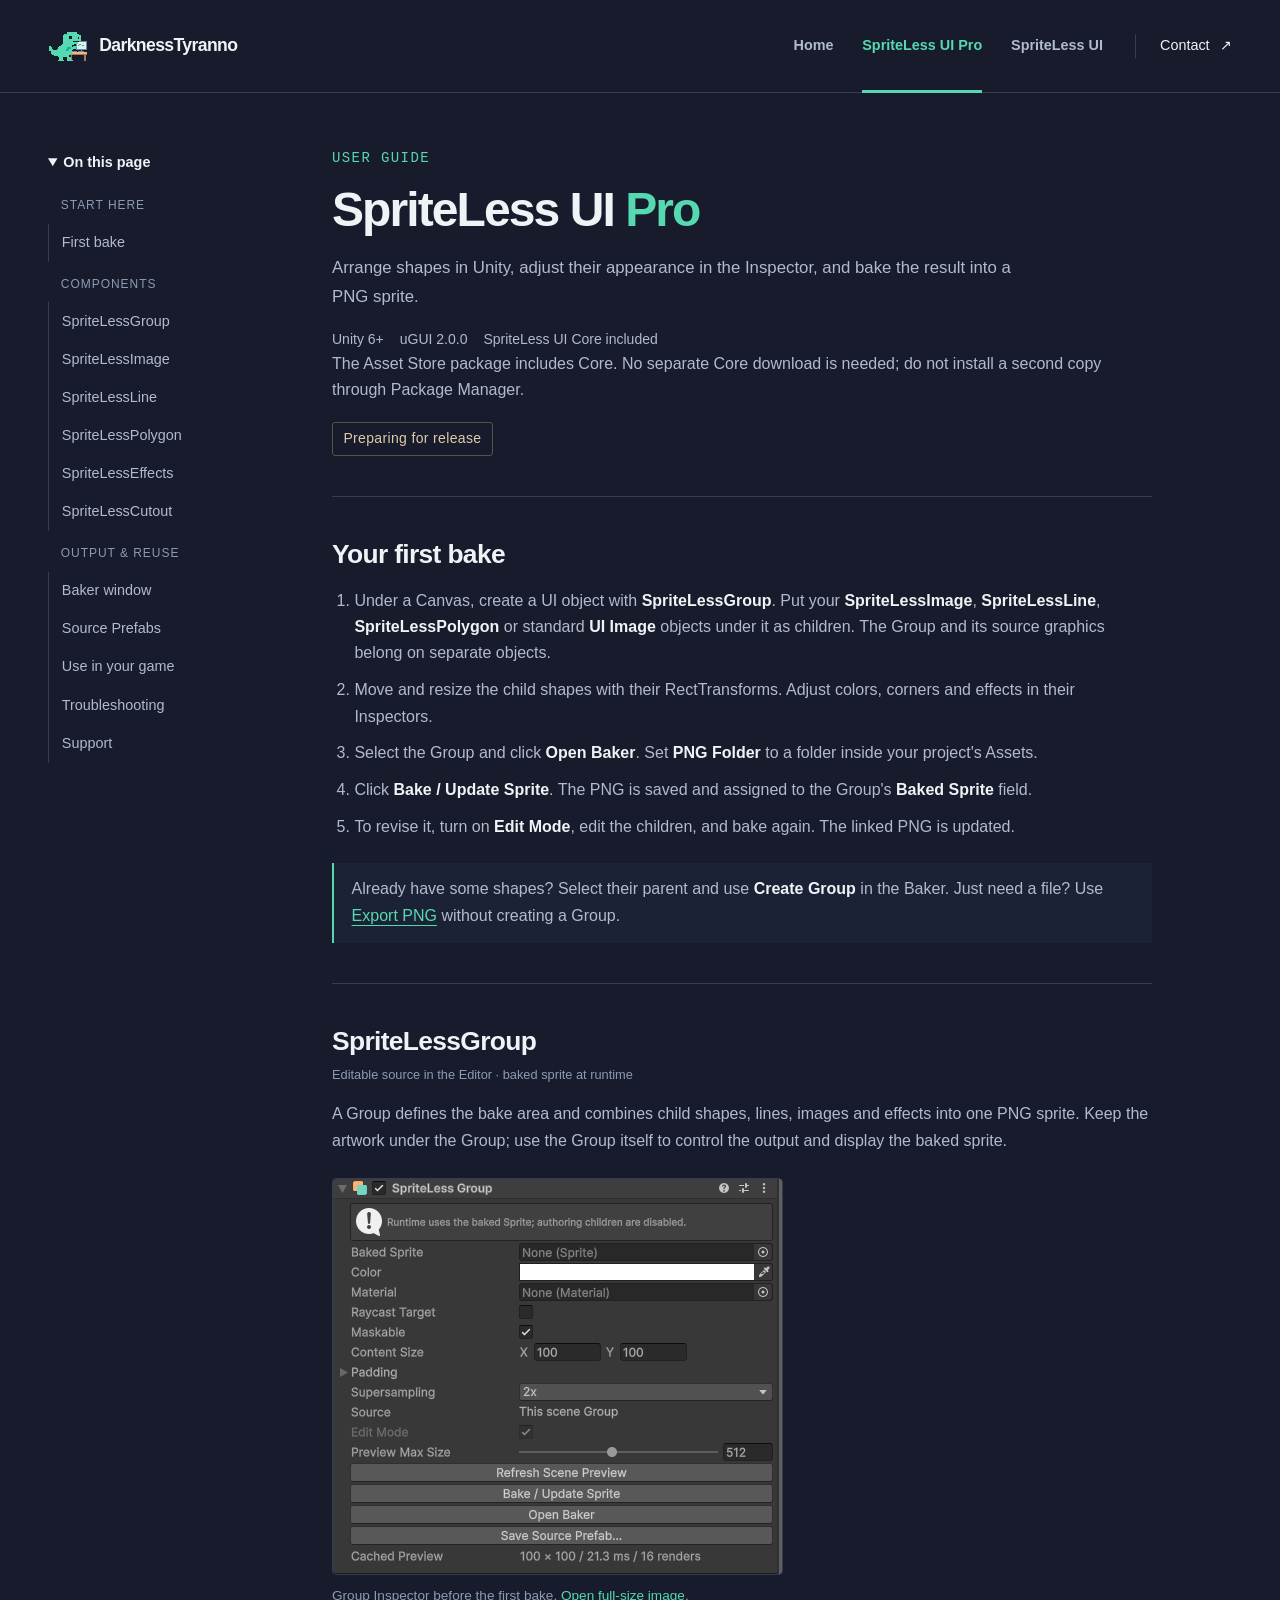
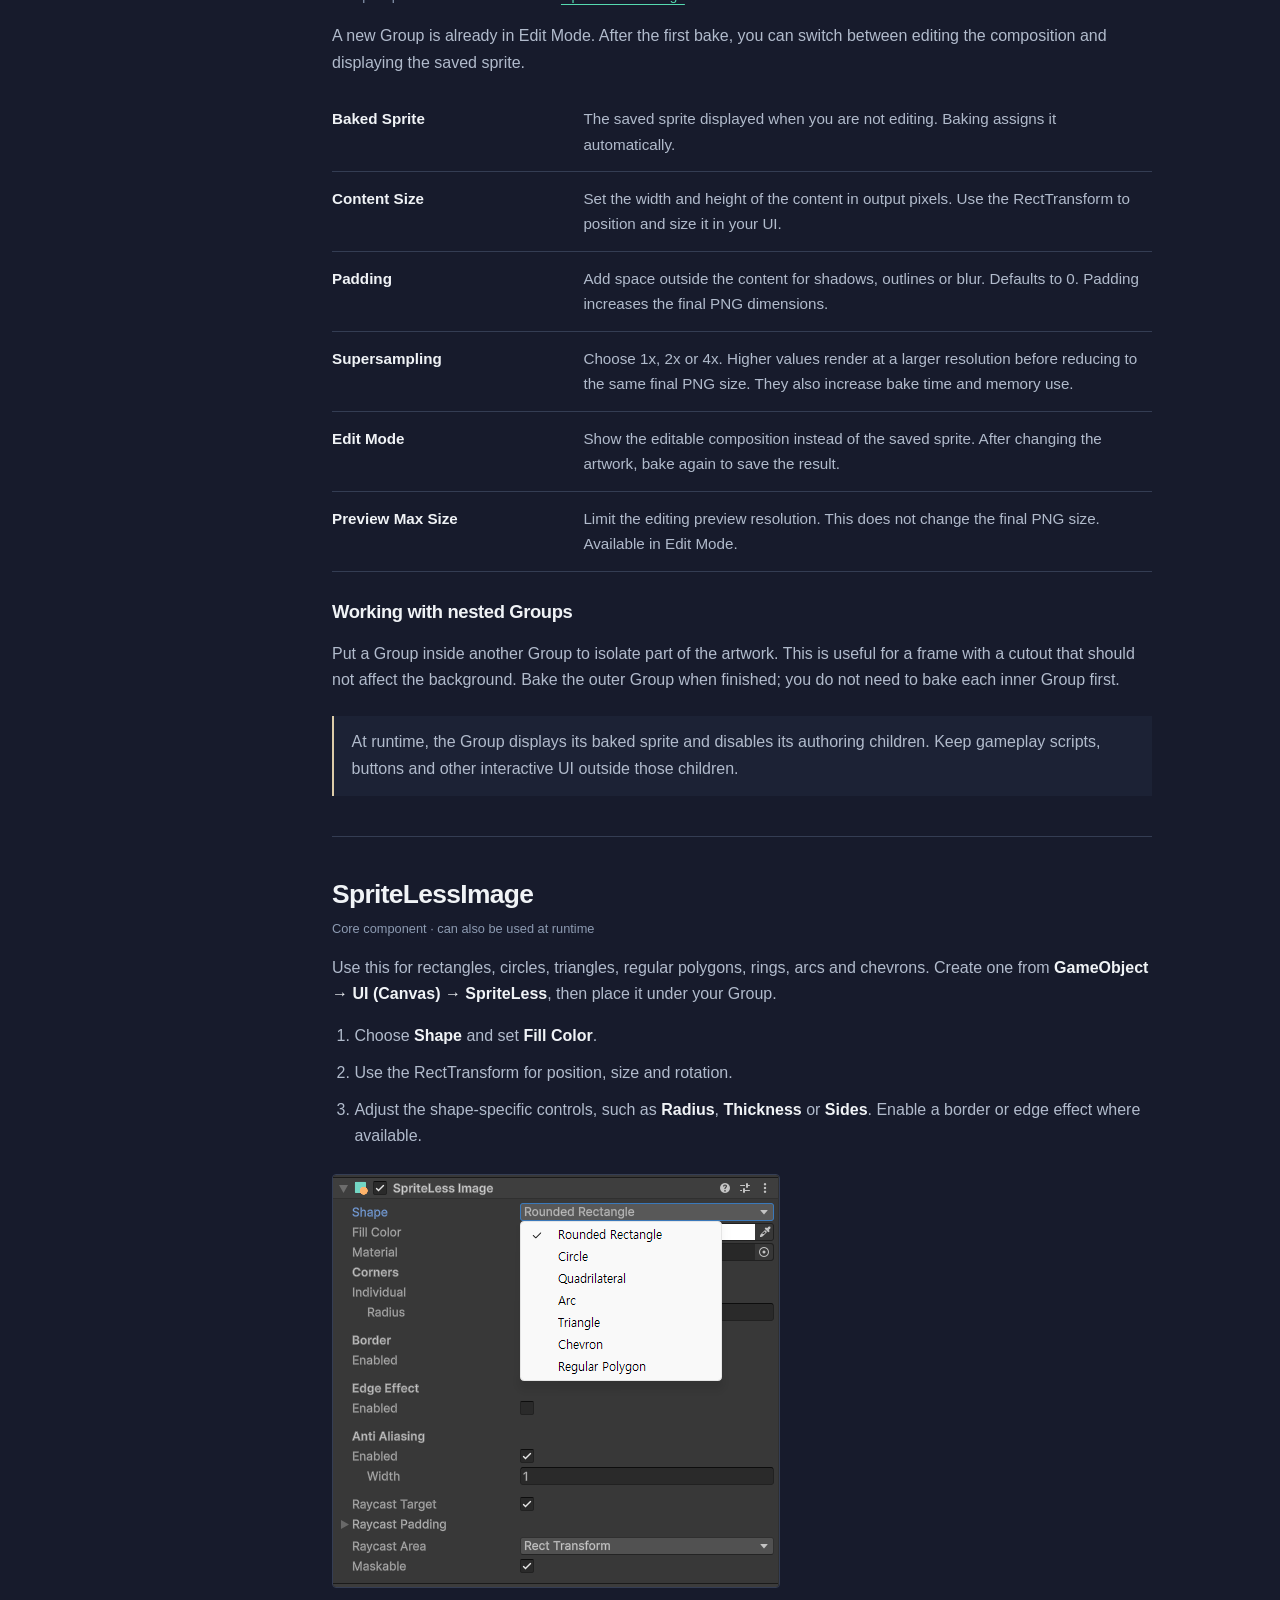
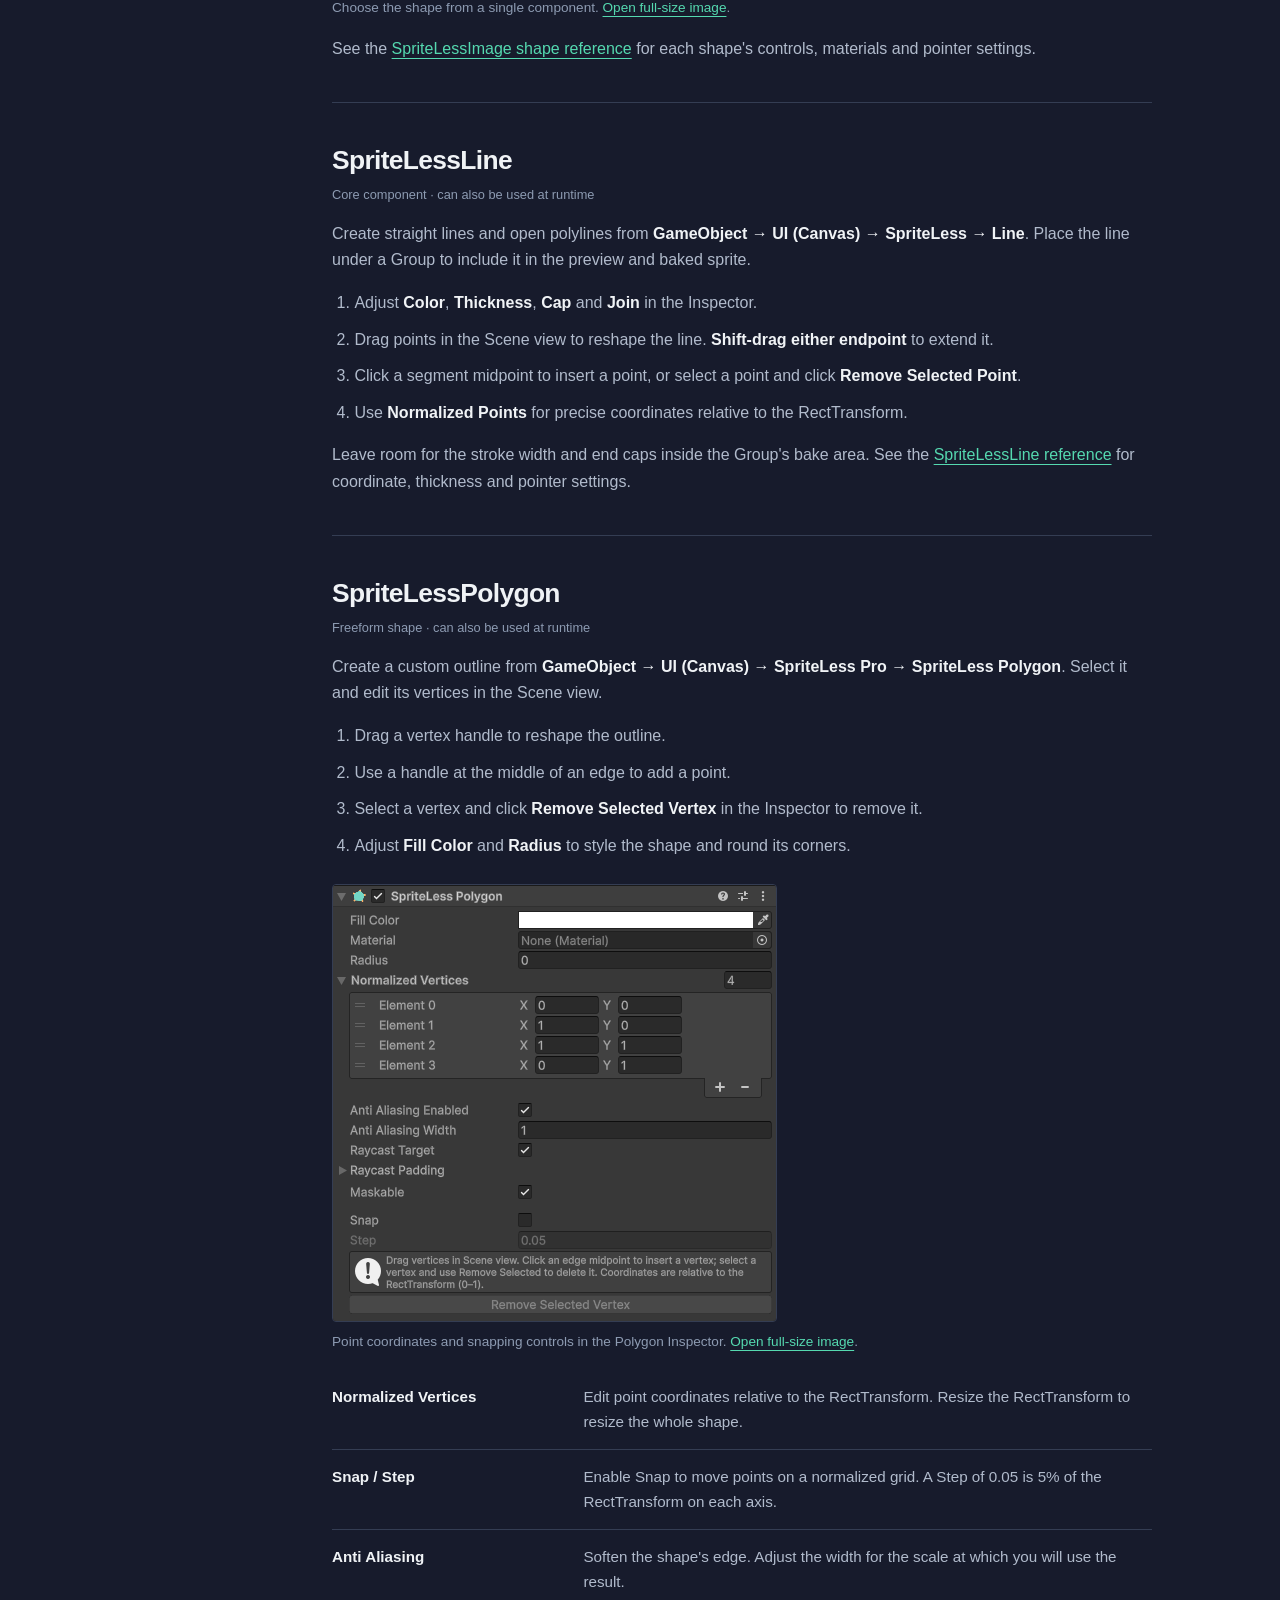
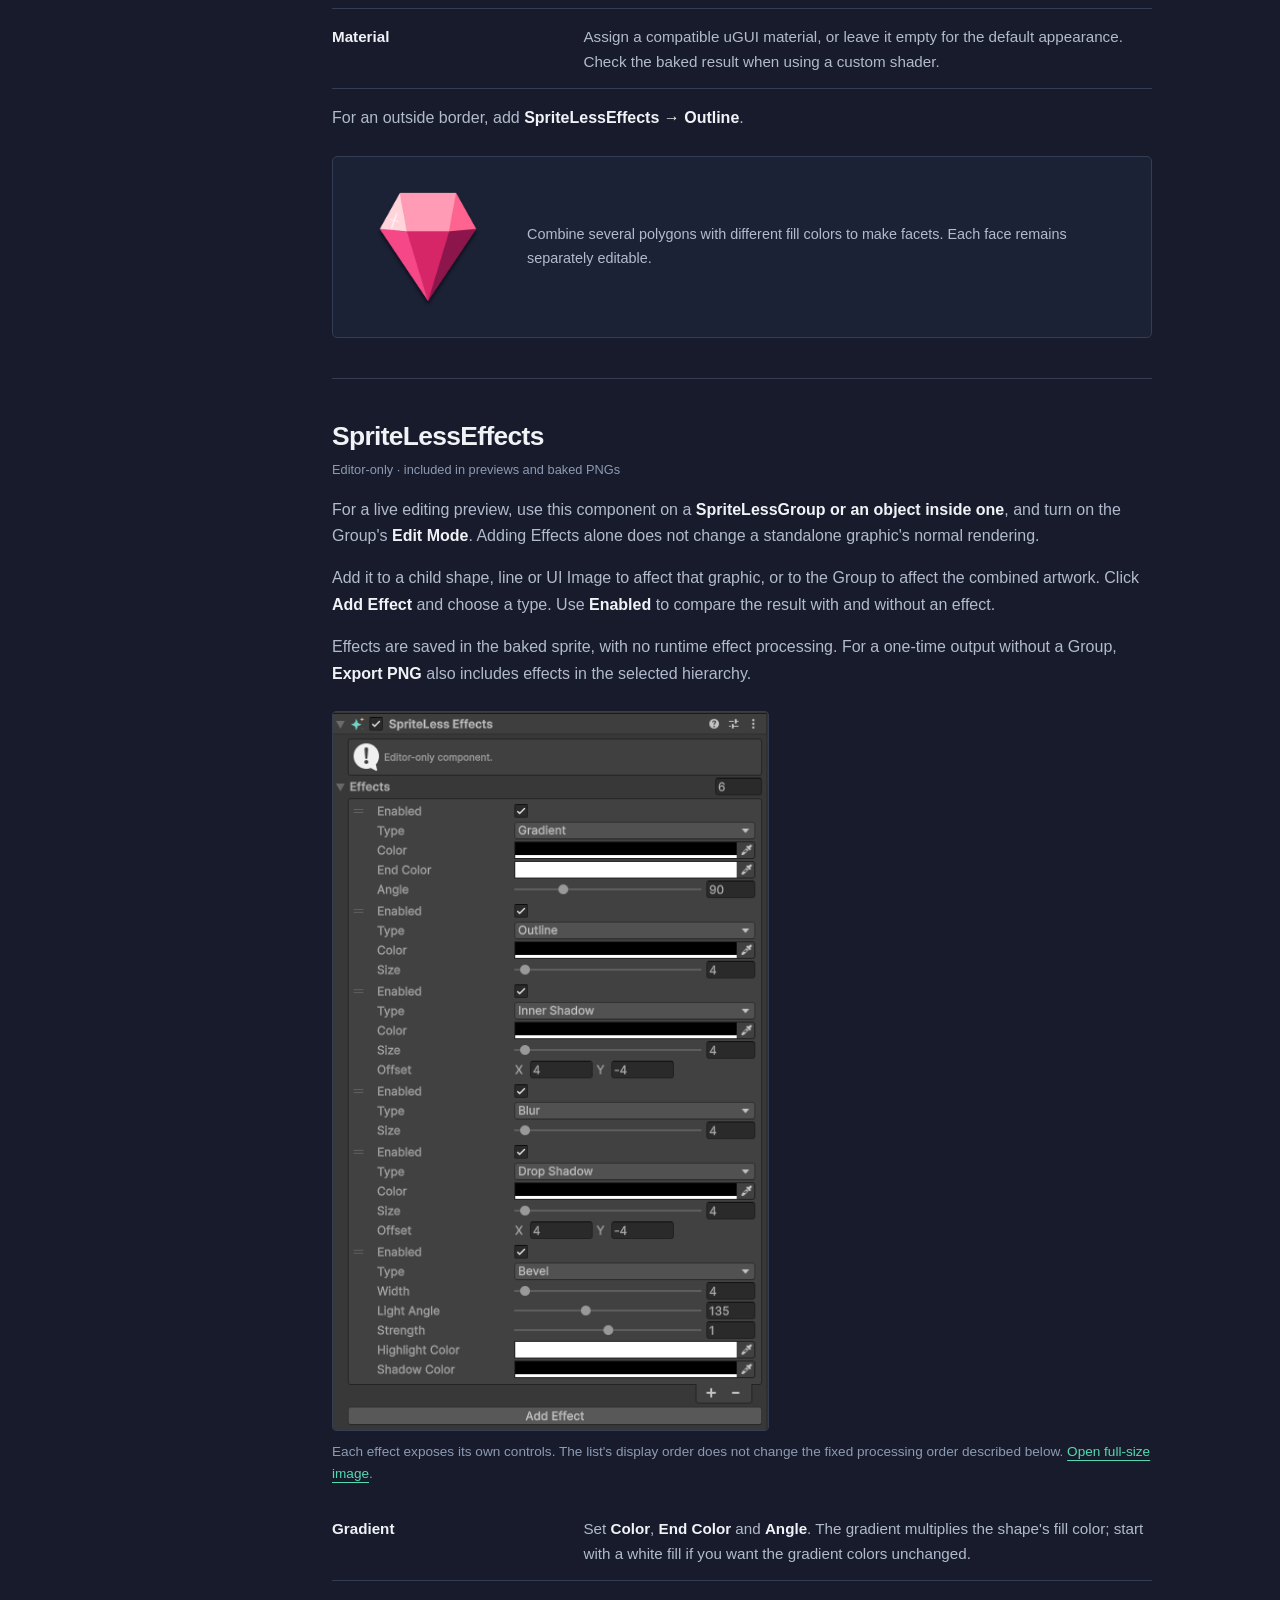
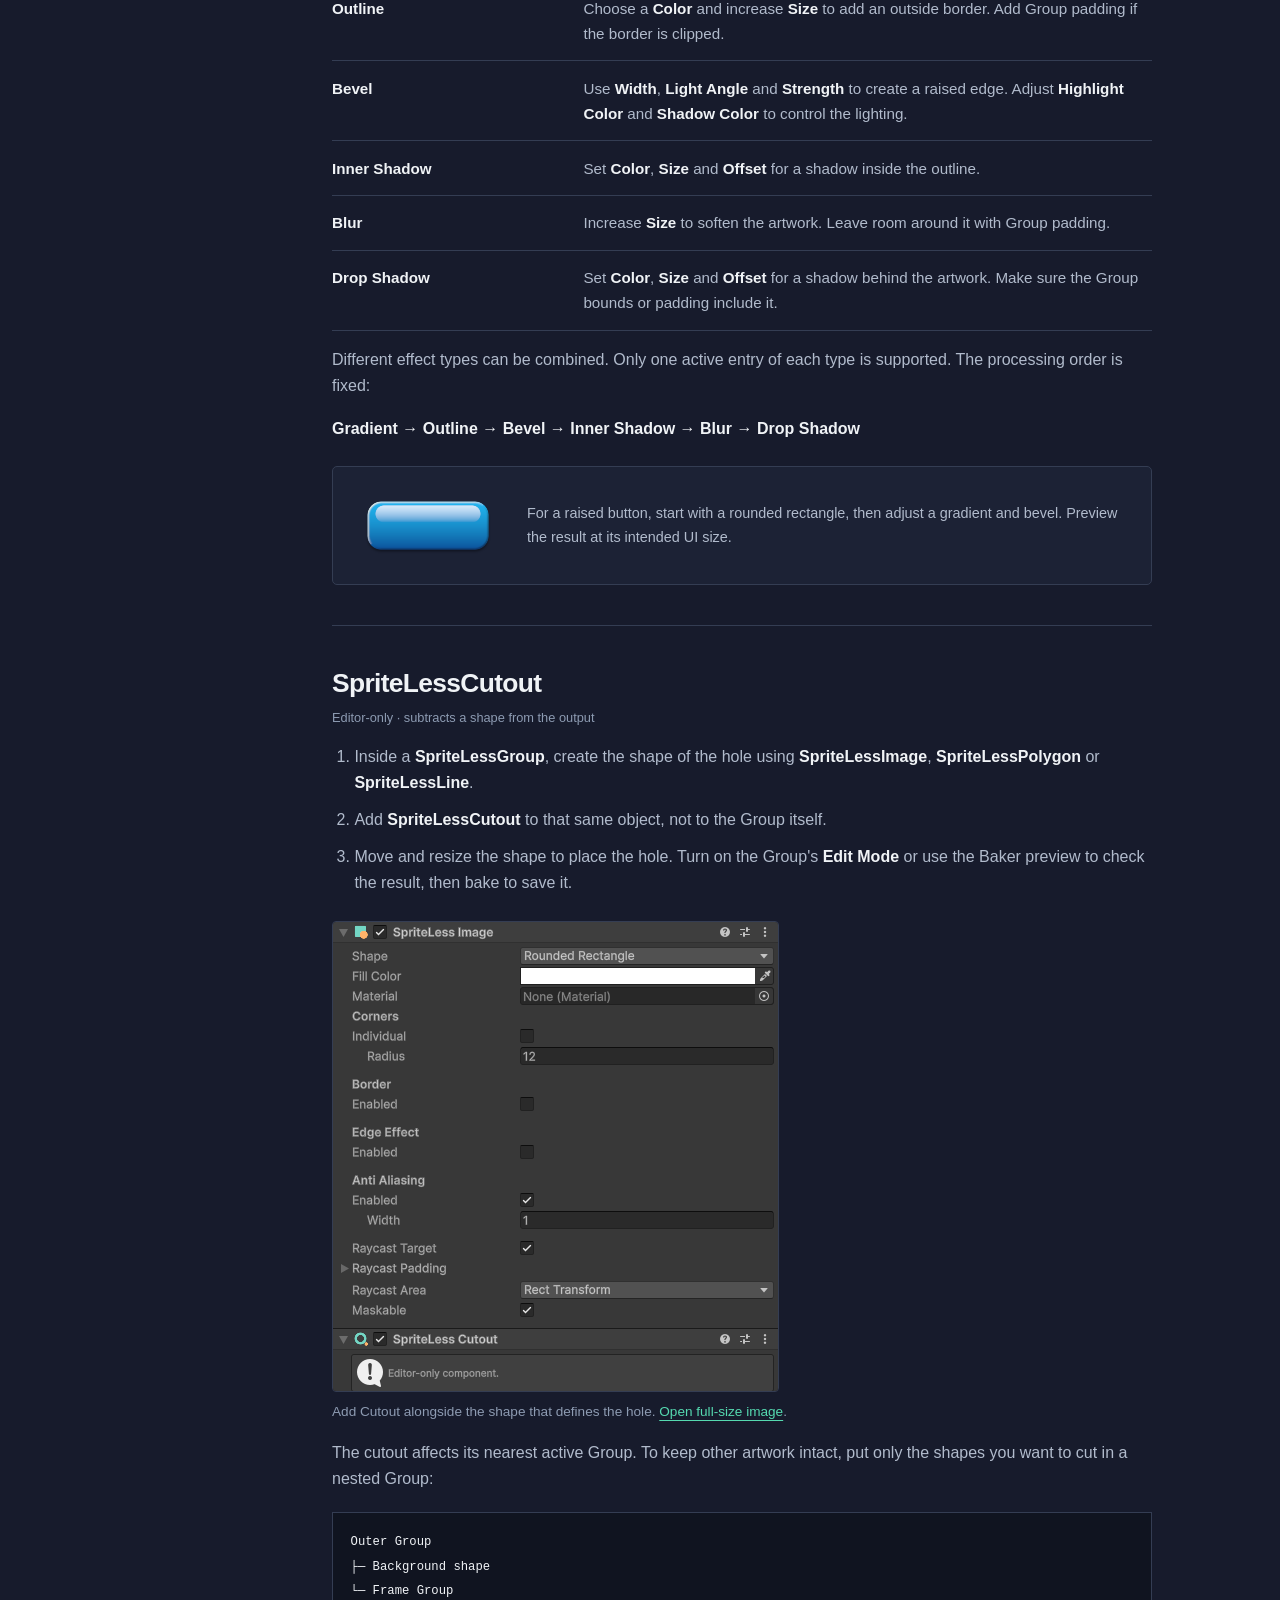
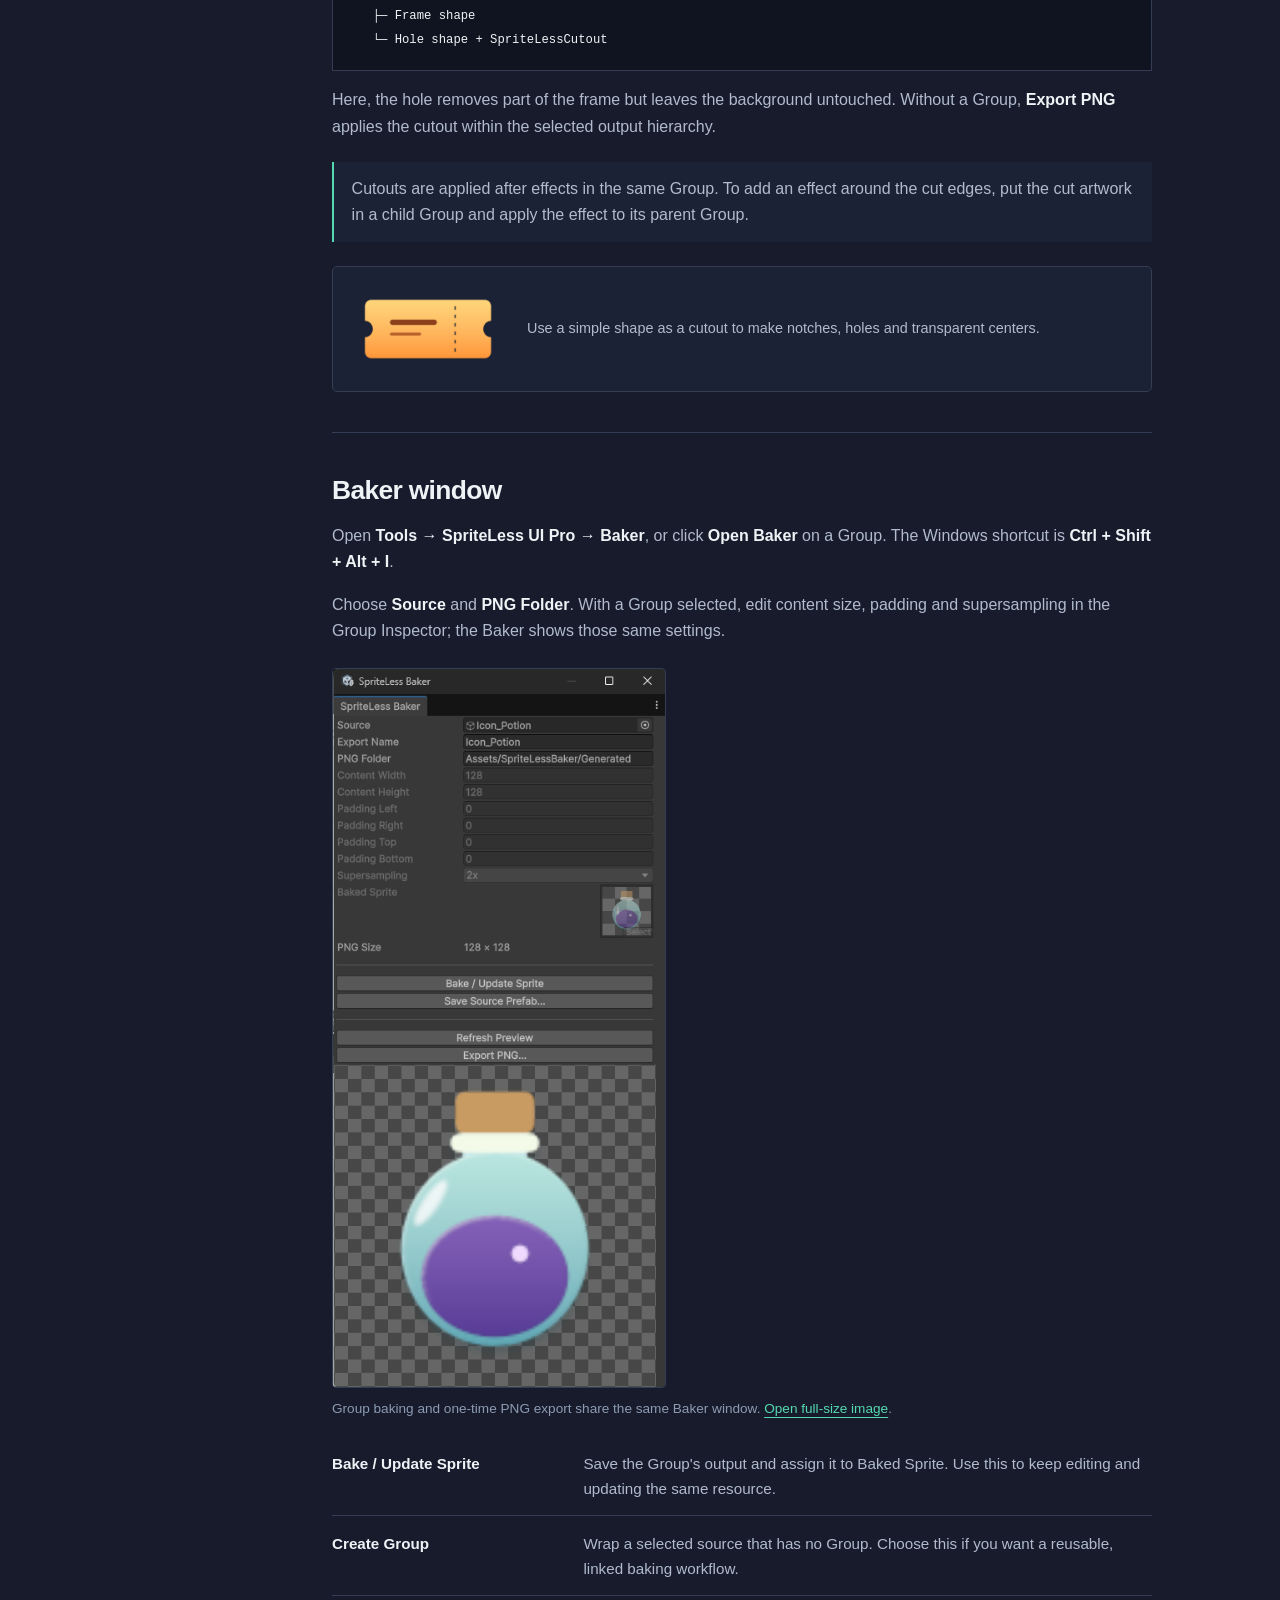
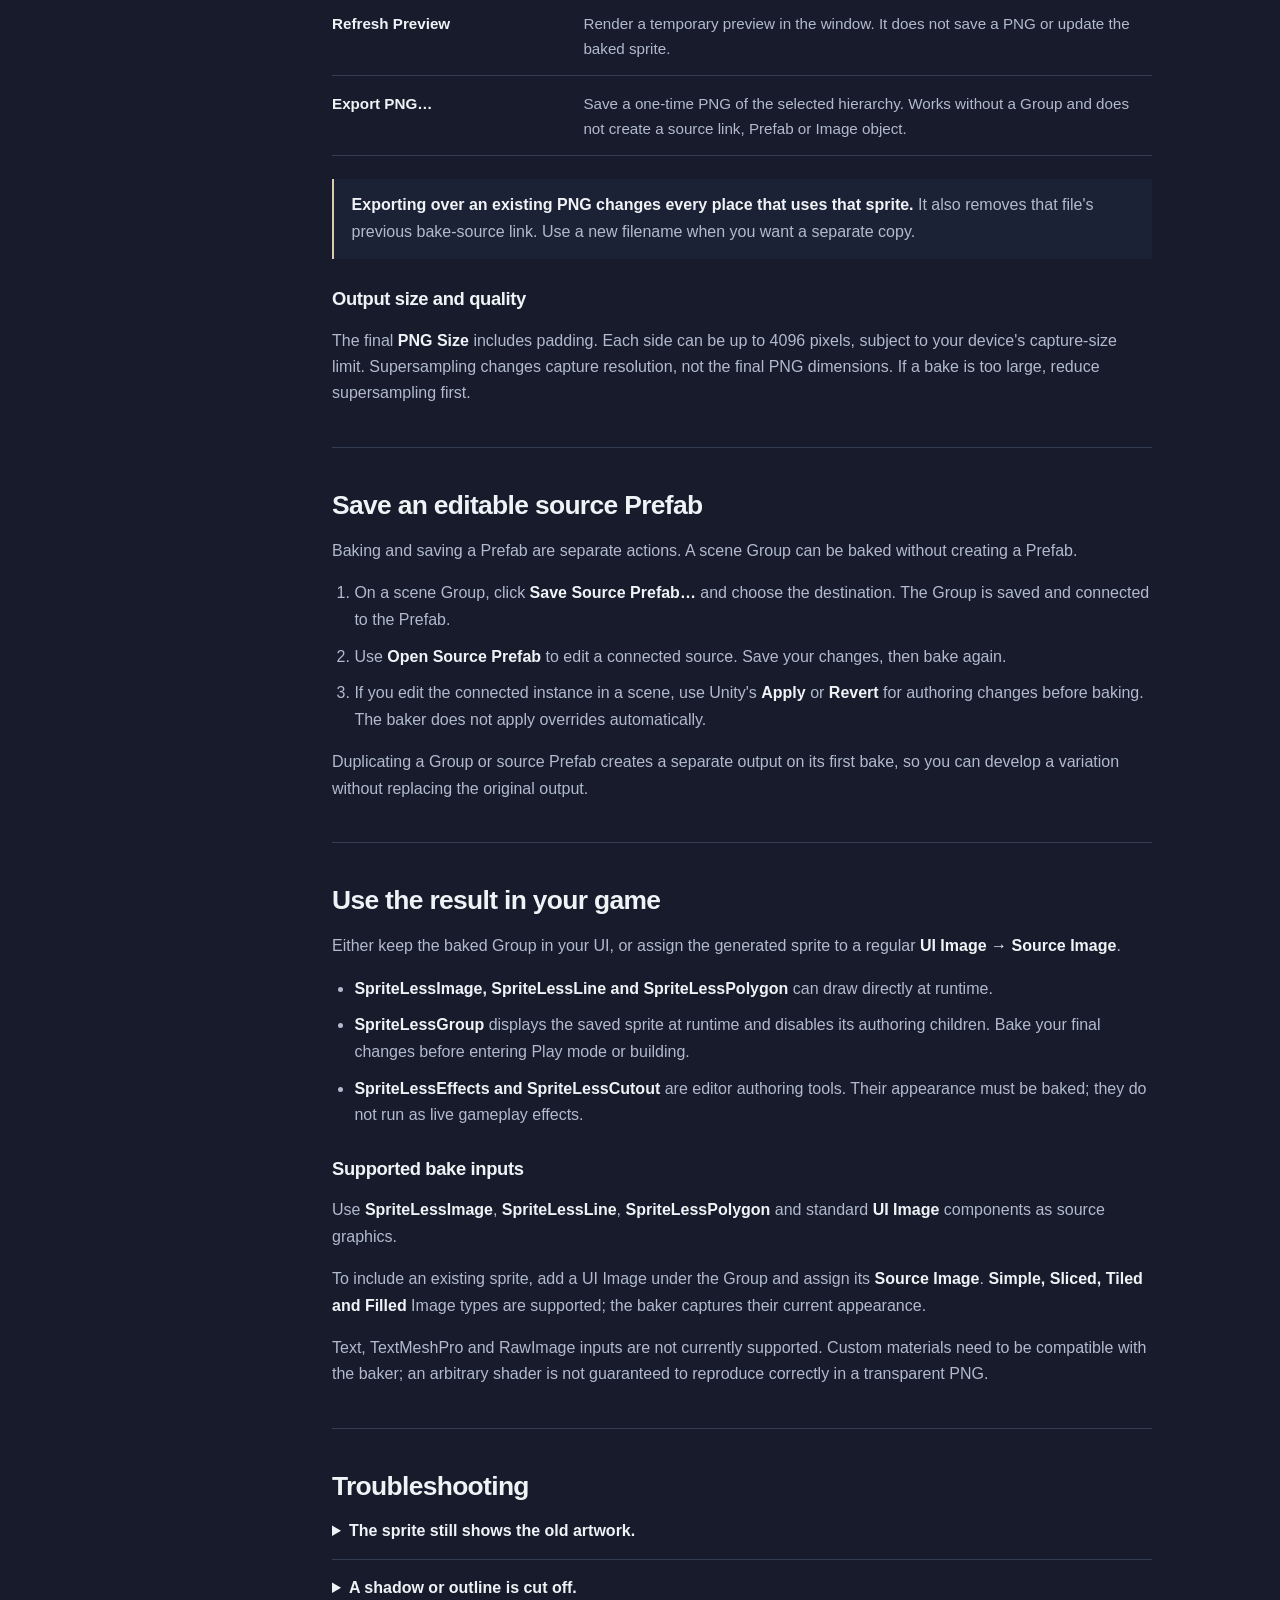
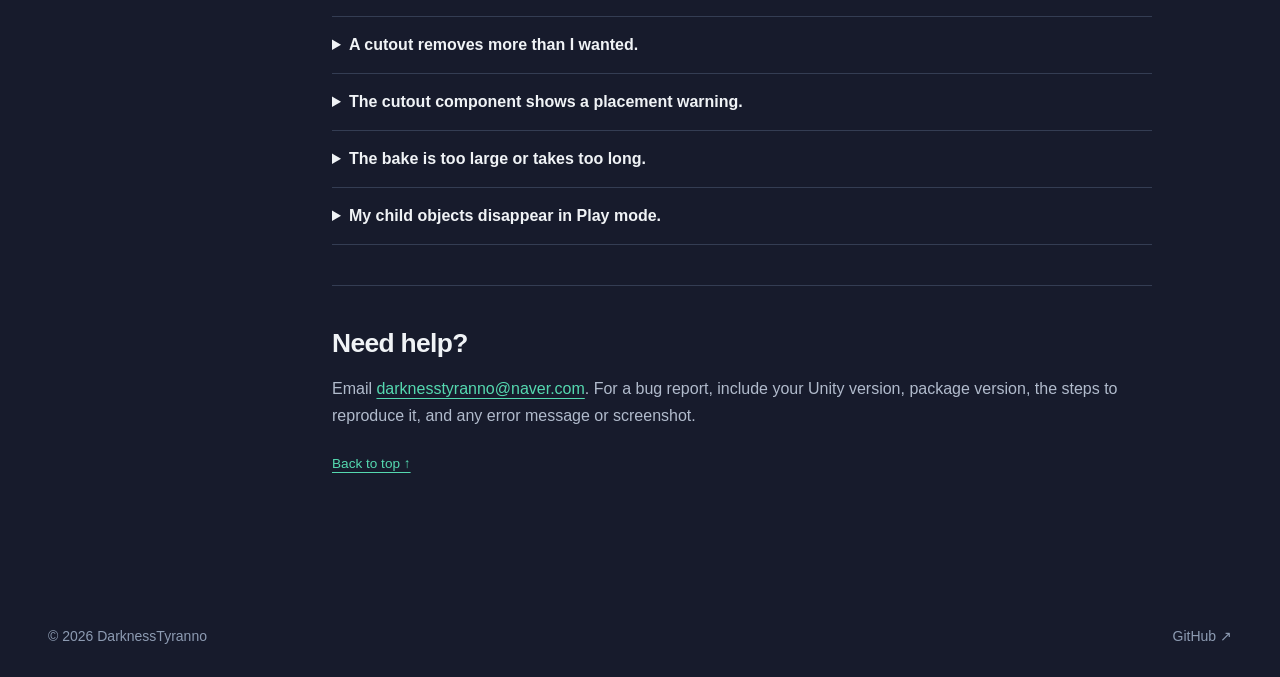
==== commit 1be53a4f: "docs: update guides for bundled Core and supported bake inputs" ====
--- a/spriteless-ui-pro/index.html
+++ b/spriteless-ui-pro/index.html
@@ -24,7 +24,7 @@
         <summary>On this page</summary>
         <nav aria-label="User guide contents">
           <div class="nav-group"><p class="nav-label">Start here</p><a href="#workflow">First bake</a></div>
-          <div class="nav-group"><p class="nav-label">Components</p><a href="#group">SpriteLessGroup</a><a href="#image">SpriteLessImage</a><a href="#polygon">SpriteLessPolygon</a><a href="#effects">SpriteLessEffects</a><a href="#cutout">SpriteLessCutout</a></div>
+          <div class="nav-group"><p class="nav-label">Components</p><a href="#group">SpriteLessGroup</a><a href="#image">SpriteLessImage</a><a href="#line">SpriteLessLine</a><a href="#polygon">SpriteLessPolygon</a><a href="#effects">SpriteLessEffects</a><a href="#cutout">SpriteLessCutout</a></div>
           <div class="nav-group"><p class="nav-label">Output &amp; reuse</p><a href="#baker">Baker window</a><a href="#prefabs">Source Prefabs</a><a href="#runtime">Use in your game</a><a href="#troubleshooting">Troubleshooting</a><a href="#support">Support</a></div>
         </nav>
       </details>
@@ -34,14 +34,15 @@
         <p class="eyebrow">User guide</p>
         <h1>SpriteLess UI <span class="accent">Pro</span></h1>
         <p class="lead">Arrange shapes in Unity, adjust their appearance in the Inspector, and bake the result into a PNG sprite.</p>
-        <div class="asset-meta"><span>Unity 6+</span><span>uGUI 2.0.0</span><span>SpriteLess UI Core required</span></div>
+        <div class="asset-meta"><span>Unity 6+</span><span>uGUI 2.0.0</span><span>SpriteLess UI Core included</span></div>
+        <p>The Asset Store package includes Core. No separate Core download is needed; do not install a second copy through Package Manager.</p>
         <span class="tag">Preparing for release</span>
       </header>
 
       <section class="doc-section" id="workflow" aria-labelledby="workflow-heading">
         <h2 id="workflow-heading">Your first bake</h2>
         <ol>
-          <li>Under a Canvas, create a UI object with <strong>SpriteLessGroup</strong>. Put your <strong>SpriteLessImage</strong> or <strong>SpriteLessPolygon</strong> shapes under it as children. The Group and the shapes belong on separate objects.</li>
+          <li>Under a Canvas, create a UI object with <strong>SpriteLessGroup</strong>. Put your <strong>SpriteLessImage</strong>, <strong>SpriteLessLine</strong>, <strong>SpriteLessPolygon</strong> or standard <strong>UI Image</strong> objects under it as children. The Group and its source graphics belong on separate objects.</li>
           <li>Move and resize the child shapes with their RectTransforms. Adjust colors, corners and effects in their Inspectors.</li>
           <li>Select the Group and click <strong>Open Baker</strong>. Set <strong>PNG Folder</strong> to a folder inside your project's Assets.</li>
           <li>Click <strong>Bake / Update Sprite</strong>. The PNG is saved and assigned to the Group's <strong>Baked Sprite</strong> field.</li>
@@ -53,7 +54,7 @@
       <section class="doc-section" id="group" aria-labelledby="group-heading">
         <h2 id="group-heading">SpriteLessGroup</h2>
         <span class="doc-kind">Editable source in the Editor · baked sprite at runtime</span>
-        <p>A Group combines its child shapes into one output. Keep the artwork under the Group; use the Group itself to control the output and display the baked sprite.</p>
+        <p>A Group defines the bake area and combines child shapes, lines, images and effects into one PNG sprite. Keep the artwork under the Group; use the Group itself to control the output and display the baked sprite.</p>
         <figure class="doc-screenshot"><a href="../assets/screenshots/pro-group.png" aria-label="Open full-size SpriteLessGroup Inspector screenshot"><img src="../assets/screenshots/pro-group.png" width="449" height="395" loading="lazy" alt="SpriteLessGroup Inspector showing Baked Sprite, content size, padding, supersampling, Edit Mode and bake buttons."></a><figcaption>Group Inspector before the first bake. <a href="../assets/screenshots/pro-group.png">Open full-size image</a>.</figcaption></figure>
         <p>A new Group is already in Edit Mode. After the first bake, you can switch between editing the composition and displaying the saved sprite.</p>
         <dl class="doc-fields">
@@ -82,6 +83,19 @@
         <p>See the <a href="../spriteless-ui/#shapes">SpriteLessImage shape reference</a> for each shape's controls, materials and pointer settings.</p>
       </section>
 
+      <section class="doc-section" id="line" aria-labelledby="line-heading">
+        <h2 id="line-heading">SpriteLessLine</h2>
+        <span class="doc-kind">Core component · can also be used at runtime</span>
+        <p>Create straight lines and open polylines from <strong>GameObject → UI (Canvas) → SpriteLess → Line</strong>. Place the line under a Group to include it in the preview and baked sprite.</p>
+        <ol>
+          <li>Adjust <strong>Color</strong>, <strong>Thickness</strong>, <strong>Cap</strong> and <strong>Join</strong> in the Inspector.</li>
+          <li>Drag points in the Scene view to reshape the line. <strong>Shift-drag either endpoint</strong> to extend it.</li>
+          <li>Click a segment midpoint to insert a point, or select a point and click <strong>Remove Selected Point</strong>.</li>
+          <li>Use <strong>Normalized Points</strong> for precise coordinates relative to the RectTransform.</li>
+        </ol>
+        <p>Leave room for the stroke width and end caps inside the Group's bake area. See the <a href="../spriteless-ui/#line">SpriteLessLine reference</a> for coordinate, thickness and pointer settings.</p>
+      </section>
+
       <section class="doc-section" id="polygon" aria-labelledby="polygon-heading">
         <h2 id="polygon-heading">SpriteLessPolygon</h2>
         <span class="doc-kind">Freeform shape · can also be used at runtime</span>
@@ -106,7 +120,9 @@
       <section class="doc-section" id="effects" aria-labelledby="effects-heading">
         <h2 id="effects-heading">SpriteLessEffects</h2>
         <span class="doc-kind">Editor-only · included in previews and baked PNGs</span>
-        <p>Add this component to a shape to affect that shape, or to a Group to affect the combined artwork. Click <strong>Add Effect</strong> and choose a type. Use <strong>Enabled</strong> to compare the result with and without an effect.</p>
+        <p>For a live editing preview, use this component on a <strong>SpriteLessGroup or an object inside one</strong>, and turn on the Group's <strong>Edit Mode</strong>. Adding Effects alone does not change a standalone graphic's normal rendering.</p>
+        <p>Add it to a child shape, line or UI Image to affect that graphic, or to the Group to affect the combined artwork. Click <strong>Add Effect</strong> and choose a type. Use <strong>Enabled</strong> to compare the result with and without an effect.</p>
+        <p>Effects are saved in the baked sprite, with no runtime effect processing. For a one-time output without a Group, <strong>Export PNG</strong> also includes effects in the selected hierarchy.</p>
         <figure class="doc-screenshot"><a href="../assets/screenshots/pro-effects.png" aria-label="Open full-size SpriteLessEffects Inspector screenshot"><img src="../assets/screenshots/pro-effects.png" width="444" height="733" loading="lazy" alt="SpriteLessEffects Inspector with Gradient, Outline, Inner Shadow, Blur, Drop Shadow and Bevel expanded, plus the Add Effect button."></a><figcaption>Each effect exposes its own controls. The list's display order does not change the fixed processing order described below. <a href="../assets/screenshots/pro-effects.png">Open full-size image</a>.</figcaption></figure>
         <dl class="doc-fields">
           <div><dt>Gradient</dt><dd>Set <strong>Color</strong>, <strong>End Color</strong> and <strong>Angle</strong>. The gradient multiplies the shape's fill color; start with a white fill if you want the gradient colors unchanged.</dd></div>
@@ -125,9 +141,9 @@
         <h2 id="cutout-heading">SpriteLessCutout</h2>
         <span class="doc-kind">Editor-only · subtracts a shape from the output</span>
         <ol>
-          <li>Create the shape of the hole using <strong>SpriteLessImage</strong> or <strong>SpriteLessPolygon</strong>.</li>
+          <li>Inside a <strong>SpriteLessGroup</strong>, create the shape of the hole using <strong>SpriteLessImage</strong>, <strong>SpriteLessPolygon</strong> or <strong>SpriteLessLine</strong>.</li>
           <li>Add <strong>SpriteLessCutout</strong> to that same object, not to the Group itself.</li>
-          <li>Move and resize the shape to place the hole. Check the result in the Group preview or Baker preview.</li>
+          <li>Move and resize the shape to place the hole. Turn on the Group's <strong>Edit Mode</strong> or use the Baker preview to check the result, then bake to save it.</li>
         </ol>
         <figure class="doc-screenshot"><a href="../assets/screenshots/pro-cutout.png" aria-label="Open full-size SpriteLessCutout Inspector screenshot"><img src="../assets/screenshots/pro-cutout.png" width="445" height="469" loading="lazy" alt="SpriteLessImage and SpriteLessCutout attached to the same object; Cutout is marked as an editor-only component."></a><figcaption>Add Cutout alongside the shape that defines the hole. <a href="../assets/screenshots/pro-cutout.png">Open full-size image</a>.</figcaption></figure>
         <p>The cutout affects its nearest active Group. To keep other artwork intact, put only the shapes you want to cut in a nested Group:</p>
@@ -172,12 +188,14 @@
         <h2 id="runtime-heading">Use the result in your game</h2>
         <p>Either keep the baked Group in your UI, or assign the generated sprite to a regular <strong>UI Image → Source Image</strong>.</p>
         <ul>
-          <li><strong>SpriteLessImage and SpriteLessPolygon</strong> can draw shapes directly at runtime.</li>
+          <li><strong>SpriteLessImage, SpriteLessLine and SpriteLessPolygon</strong> can draw directly at runtime.</li>
           <li><strong>SpriteLessGroup</strong> displays the saved sprite at runtime and disables its authoring children. Bake your final changes before entering Play mode or building.</li>
           <li><strong>SpriteLessEffects and SpriteLessCutout</strong> are editor authoring tools. Their appearance must be baked; they do not run as live gameplay effects.</li>
         </ul>
         <h3>Supported bake inputs</h3>
-        <p>Use <strong>SpriteLessImage</strong> and <strong>SpriteLessPolygon</strong> as source graphics. Ordinary UI Image, text and TextMeshPro inputs are not currently supported. Custom materials need to be compatible with the baker; an arbitrary shader is not guaranteed to reproduce correctly in a transparent PNG.</p>
+        <p>Use <strong>SpriteLessImage</strong>, <strong>SpriteLessLine</strong>, <strong>SpriteLessPolygon</strong> and standard <strong>UI Image</strong> components as source graphics.</p>
+        <p>To include an existing sprite, add a UI Image under the Group and assign its <strong>Source Image</strong>. <strong>Simple, Sliced, Tiled and Filled</strong> Image types are supported; the baker captures their current appearance.</p>
+        <p>Text, TextMeshPro and RawImage inputs are not currently supported. Custom materials need to be compatible with the baker; an arbitrary shader is not guaranteed to reproduce correctly in a transparent PNG.</p>
       </section>
 
       <section class="doc-section" id="troubleshooting" aria-labelledby="troubleshooting-heading">
@@ -185,7 +203,7 @@
         <details class="doc-faq"><summary>The sprite still shows the old artwork.</summary><p><strong>Refresh Preview</strong> only creates a temporary preview. Click <strong>Bake / Update Sprite</strong> to update the saved PNG. If the Group has a source Prefab, check that its authoring changes are saved or applied.</p></details>
         <details class="doc-faq"><summary>A shadow or outline is cut off.</summary><p>Increase the Group's <strong>Padding</strong> on the affected side, or leave more space inside the content bounds. Bake again to update the output.</p></details>
         <details class="doc-faq"><summary>A cutout removes more than I wanted.</summary><p>Its scope is the nearest active Group. Put the cutout and the shapes it should affect in their own nested Group. Keep the other shapes outside that Group.</p></details>
-        <details class="doc-faq"><summary>The cutout component shows a placement warning.</summary><p>Add it to the same object as a <strong>SpriteLessImage</strong> or <strong>SpriteLessPolygon</strong>. Do not attach it directly to the Group or to an empty object.</p></details>
+        <details class="doc-faq"><summary>The cutout component shows a placement warning.</summary><p>Add it to the same object as a <strong>SpriteLessImage</strong>, <strong>SpriteLessPolygon</strong> or <strong>SpriteLessLine</strong>. Do not attach it directly to the Group, to a standard UI Image or to an empty object.</p></details>
         <details class="doc-faq"><summary>The bake is too large or takes too long.</summary><p>Try <strong>Supersampling → 1x</strong>, then reduce content size or padding if needed. Higher supersampling and more effect layers require additional work and memory. Follow the bake dialog's specific size or device-limit message.</p></details>
         <details class="doc-faq"><summary>My child objects disappear in Play mode.</summary><p>This is expected for a baked Group: its children are authoring resources. Move interactive UI and gameplay objects outside the Group's authoring hierarchy.</p></details>
       </section>
